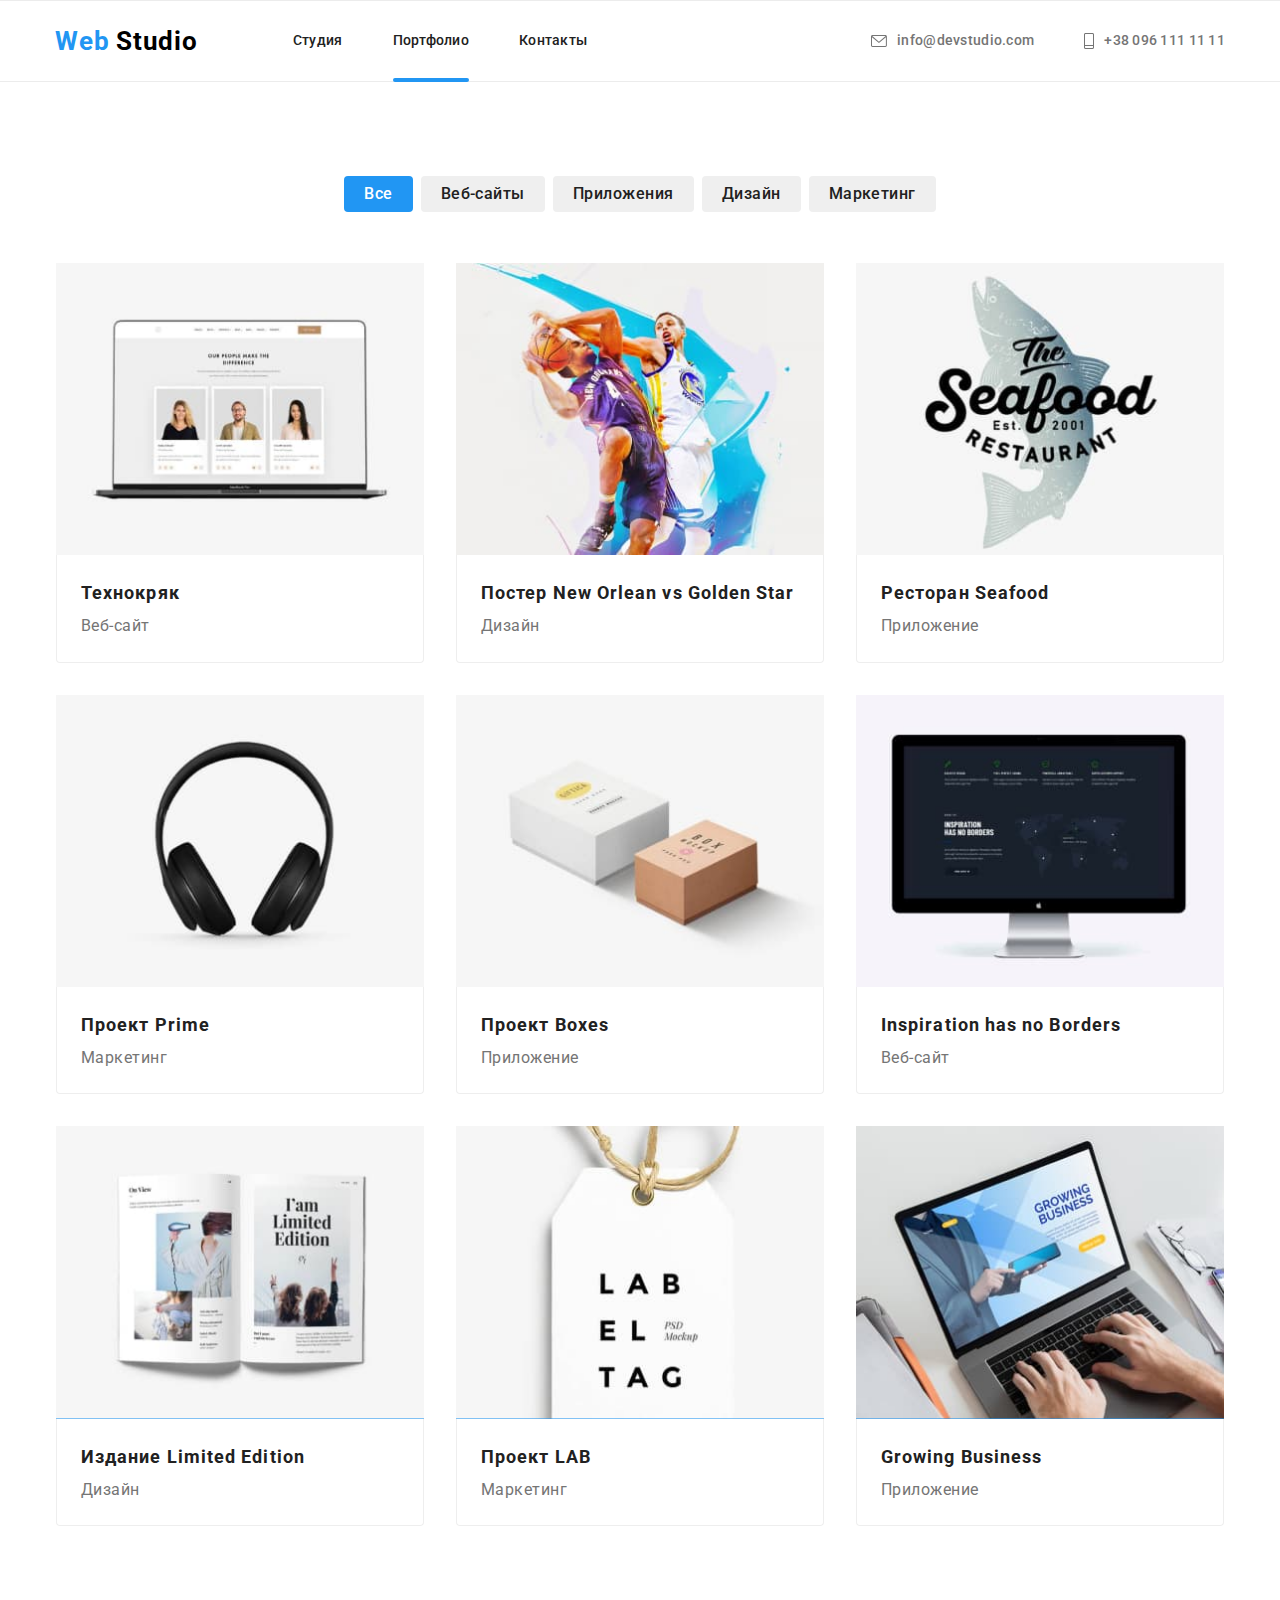
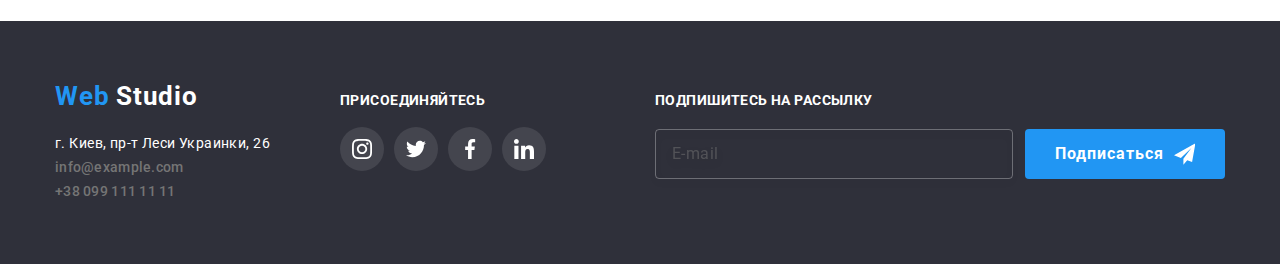
==== portfolio.html @ 991796ea "save" ====
<!DOCTYPE html>
<html lang="en">
	<head>
		<meta charset="UTF-8" />
		<meta http-equiv="X-UA-Compatible" content="IE=edge" />
		<meta name="viewport" content="width=device-width, initial-scale=1.0" />
		<title>Portfolio</title>
		<!--Шрифты-->
		<link rel="preconnect" href="https://fonts.googleapis.com" />
		<link rel="preconnect" href="https://fonts.gstatic.com" crossorigin />
		<link
			href="https://fonts.googleapis.com/css2?family=Raleway:wght@500&family=Roboto:wght@400;500;700;900&display=swap"
			rel="stylesheet"
		/>
		<!-- Конец шрифтов -->

		<!-- Normalize styles старт -->
		<link rel="stylesheet" href="https://cdn.jsdelivr.net/npm/modern-normalize@1.1.0/modern-normalize.min.css" />
		<!-- Normalize styles конец -->

		<!-- Кастомніе стили -->
		<link rel="stylesheet" href="./css/styles.css" />
	</head>

	<body>
		<!--Шапка сайта-->

		<header class="header header-wrapper">
			<div class="container header-container">
				<nav class="header-container">
					<a class="logo link" href="./index.html">
						Web
						<span class="logo__name">Studio</span>
					</a>

					<ul class="nav list">
						<li class="nav__list"><a class="nav__link link" href="./index.html">Студия</a></li>
						<li class="nav__list"><a class="nav__link link nav__current" href="./portfolio.html">Портфолио</a></li>
						<li class="nav__list"><a class="nav__link link" href="./index.html">Контакты</a></li>
					</ul>
				</nav>

				<ul class="contact header-contact list">
					<li class="header-contact__item header-contact--focus">
						<a class="header-contact__link link" href="mailto:info@devstudio.com">
							<svg class="header-contact__icon" width="16" height="12">
								<use href="./images/icons.svg#icon-envelope"></use>
							</svg>
							info@devstudio.com
						</a>
					</li>

					<li class="header-contact__item">
						<a class="header-contact__link link" href="tel:+380961111111">
							<svg class="header-contact__icon" width="10" height="16">
								<use href="./images/icons.svg#icon-telephone"></use>
							</svg>
							+38 096 111 11 11
						</a>
					</li>
				</ul>
			</div>
		</header>

		<main>
			<section>
				<div class="container">
					<!--Кнопки-->
					<h1 class="hidden">Кнопки</h1>
					<ul class="button-portfolio">
						<li class="button-item section-shadow">
							<button class="button-list btn-info current-btn" type="button">Все</button>
						</li>
						<li class="button-item section-shadow">
							<button class="button-list btn-info" type="button">Веб-сайты</button>
						</li>
						<li class="button-item section-shadow">
							<button class="button-list btn-info" type="button">Приложения</button>
						</li>
						<li class="button-item section-shadow">
							<button class="button-list btn-info" type="button">Дизайн</button>
						</li>
						<li class="button-item section-shadow">
							<button class="button-list btn-info" type="button">Маркетинг</button>
						</li>
					</ul>

					<!--Список работ-->

					<ul class="portfolio portfolio-set">
						<li class="portfolio__card-img list portfolio__card-set">
							<div class="portfolio__wrapper">
								<img src="./images/img1.jpg" alt="ноутбук" width="370" height="294" />
								<div class="portfolio-overlay">
									<p class="portfolio-desc">
										Ресурс предлагает комплексные предложения с разным уровнем функционала и сервисов. Все это позволит
										посетителю получить исчерпывающие сведения о компании или частном лице.
									</p>
								</div>
							</div>
							<div class="portfolio__team-wrapper">
								<h2 class="portfolio__card-title">Технокряк</h2>
								<p class="portfolio__card-text">Веб-сайт</p>
							</div>
						</li>

						<li class="portfolio__card-img list portfolio__card-set">
							<div class="portfolio__wrapper">
								<img src="./images/img2.jpg" alt="баскетбол" width="370" height="294" />
								<div class="portfolio-overlay">
									<p class="portfolio-desc">
										Ресурс предлагает комплексные предложения с разным уровнем функционала и сервисов. Все это позволит
										посетителю получить исчерпывающие сведения о компании или частном лице.
									</p>
								</div>
							</div>
							<div class="portfolio__team-wrapper">
								<h2 class="portfolio__card-title">Постер New Orlean vs Golden Star</h2>
								<p class="portfolio__card-text">Дизайн</p>
							</div>
						</li>

						<li class="portfolio__card-img list portfolio__card-set">
							<div class="portfolio__wrapper">
								<img src="./images/img3.jpg" alt="рыба" width="370" height="294" />
								<div class="portfolio-overlay">
									<p class="portfolio-desc">
										Ресурс предлагает комплексные предложения с разным уровнем функционала и сервисов. Все это позволит
										посетителю получить исчерпывающие сведения о компании или частном лице.
									</p>
								</div>
							</div>
							<div class="portfolio__team-wrapper">
								<h2 class="portfolio__card-title">Ресторан Seafood</h2>
								<p class="portfolio__card-text">Приложение</p>
							</div>
						</li>

						<li class="portfolio__card-img list portfolio__card-set">
							<div class="portfolio__wrapper">
								<img src="./images/img4.jpg" alt="наушники" width="370" height="294" />
								<div class="portfolio-overlay">
									<p class="portfolio-desc">
										Ресурс предлагает комплексные предложения с разным уровнем функционала и сервисов. Все это позволит
										посетителю получить исчерпывающие сведения о компании или частном лице.
									</p>
								</div>
							</div>
							<div class="portfolio__team-wrapper">
								<h2 class="portfolio__card-title">Проект Prime</h2>
								<p class="portfolio__card-text">Маркетинг</p>
							</div>
						</li>

						<li class="portfolio__card-img list portfolio__card-set">
							<div class="portfolio__wrapper">
								<img src="./images/img5.jpg" alt="коробки" width="370" height="294" />
								<div class="portfolio-overlay">
									<p class="portfolio-desc">
										Ресурс предлагает комплексные предложения с разным уровнем функционала и сервисов. Все это позволит
										посетителю получить исчерпывающие сведения о компании или частном лице.
									</p>
								</div>
							</div>
							<div class="portfolio__team-wrapper">
								<h2 class="portfolio__card-title">Проект Boxes</h2>
								<p class="portfolio__card-text">Приложение</p>
							</div>
						</li>

						<li class="portfolio__card-img list portfolio__card-set">
							<div class="portfolio__wrapper">
								<img src="./images/img6.jpg" alt="монитор" width="370" height="294" />
								<div class="portfolio-overlay">
									<p class="portfolio-desc">
										Ресурс предлагает комплексные предложения с разным уровнем функционала и сервисов. Все это позволит
										посетителю получить исчерпывающие сведения о компании или частном лице.
									</p>
								</div>
							</div>
							<div class="portfolio__team-wrapper">
								<h2 class="portfolio__card-title">Inspiration has no Borders</h2>
								<p class="portfolio__card-text">Веб-сайт</p>
							</div>
						</li>

						<li class="portfolio__card-img list portfolio__card-set">
							<div class="portfolio__wrapper">
								<img src="./images/img7.jpg" alt="журнал" width="370" height="294" />
								<div class="portfolio-overlay">
									<p class="portfolio-desc">
										Ресурс предлагает комплексные предложения с разным уровнем функционала и сервисов. Все это позволит
										посетителю получить исчерпывающие сведения о компании или частном лице.
									</p>
								</div>
							</div>
							<div class="portfolio__team-wrapper">
								<h2 class="portfolio__card-title">Издание Limited Edition</h2>
								<p class="portfolio__card-text">Дизайн</p>
							</div>
						</li>

						<li class="portfolio__card-img list portfolio__card-set">
							<div class="portfolio__wrapper">
								<img src="./images/img8.jpg" alt="брелок" width="370" height="294" />
								<div class="portfolio-overlay">
									<p class="portfolio-desc">
										Ресурс предлагает комплексные предложения с разным уровнем функционала и сервисов. Все это позволит
										посетителю получить исчерпывающие сведения о компании или частном лице.
									</p>
								</div>
							</div>
							<div class="portfolio__team-wrapper">
								<h2 class="portfolio__card-title">Проект LAB</h2>
								<p class="portfolio__card-text">Маркетинг</p>
							</div>
						</li>

						<li class="portfolio__card-img list portfolio__card-set">
							<div class="portfolio__wrapper">
								<img src="./images/img9.jpg" alt="ноутбук с руками" width="370" height="294" />
								<div class="portfolio-overlay">
									<p class="portfolio-desc">
										Ресурс предлагает комплексные предложения с разным уровнем функционала и сервисов. Все это позволит
										посетителю получить исчерпывающие сведения о компании или частном лице.
									</p>
								</div>
							</div>
							<div class="portfolio__team-wrapper">
								<h2 class="portfolio__card-title">Growing Business</h2>
								<p class="portfolio__card-text">Приложение</p>
							</div>
						</li>
					</ul>
				</div>
			</section>
		</main>

		<!--Футер-->
		<footer class="footer">
			<div class="container footer-container">
				<div class="footer-cntct">
					<a class="footer-logo link" href="./index.html">
						Web
						<span class="footer-logo-ft">Studio</span>
					</a>

					<address>
						<p class="address">г. Киев, пр-т Леси Украинки, 26</p>

						<ul class="list footer-contact">
							<li><a class="link link-footer" href="mailto:info@example.com">info@example.com</a></li>
							<li><a class="link link-footer" href="tel:+380991111111">+38 099 111 11 11</a></li>
						</ul>
					</address>
				</div>

				<div class="soc-links-footer-section">
					<h3 class="soc-links-footer-title">присоединяйтесь</h3>
					<ul class="soc-links-footer-list">
						<li>
							<a class="soc-links-footer">
								<svg width="20" height="20">
									<use href="./images/icons.svg#icon-instagram"></use>
								</svg>
							</a>
						</li>

						<li>
							<a class="soc-links-footer">
								<svg width="20" height="20">
									<use href="./images/icons.svg#icon-twitter"></use>
								</svg>
							</a>
						</li>

						<li>
							<a class="soc-links-footer">
								<svg width="20" height="20">
									<use href="./images/icons.svg#icon-facebook"></use>
								</svg>
							</a>
						</li>

						<li>
							<a class="soc-links-footer">
								<svg width="20" height="20">
									<use href="./images/icons.svg#icon-linkedin"></use>
								</svg>
							</a>
						</li>
					</ul>
				</div>

				<div class="subscribe">
					<p class="subscribe-txt">ПОДПИШИТЕСЬ НА РАССЫЛКУ</p>
					<form class="subscribe-mail">
						<input type="email" name="mail" placeholder="E-mail" class="subscribe-input" />
						<button type="submit" class="footer-btn">
							<span class="subscribe-btn-txt">Подписаться</span>
							<svg class="subscribe-icon" width="24" height="24">
								<use href="./images/icons.svg#icon-icon-send"></use>
							</svg>
						</button>
					</form>
				</div>
			</div>
		</footer>
	</body>
</html>
---- css/styles.css ----
:root {
	/* fonts */
	--main-font: "Roboto";
	--secondary-font: "Raleway";

	/* text colors */
	--accent-txt-color: #2196f3;
	--main-color-btn: #212121;
	--card-text: #757575;
	--bg-color: #2f303a;
	--color-light: #ffffff;

	/* bg-colors */

	/* others */

	--items: 3;
	--indent: 30px;
	--anim-slow: 250ms cubic-bezier(0.4, 0, 0.2, 1);
}

body {
	font-family: "Roboto", "Raleway", sans-serif;
	font-size: 14px;
	line-height: 1.71;
	letter-spacing: 0.03em;
}

/* reset */
h1,
h2,
h3,
h4,
p {
	margin: 0;
}

img {
	display: block;
	max-width: 100%;
	height: auto;
}

section {
	padding: 94px 0;
}

ul {
	list-style: none;
}

button {
	display: flex;
	align-items: center;
	text-align: center;
	margin: 0 auto;
	cursor: pointer;
	border: none;
}

/* Сітка із застосуванням flex-box */

/* Чем мы занимаемся */

.about__img-wrapper {
	position: relative;
}

.about__us {
	font-weight: 700;
	font-size: 36px;
	line-height: 1.17;
	text-align: center;
	letter-spacing: 0.03em;
	color: var(--main-color-btn);
	margin-bottom: 50px;
}

.about__img {
	display: flex;
	padding: 0;
	margin: -15px;
}

.about__card-img {
	margin: 15px;
}

.about__desc {
	position: absolute;
	padding: 27px;
	width: 100%;

	text-align: center;
	background: rgba(47, 48, 58, 0.8);
	margin: 0;
	bottom: 0;

	font-weight: 700;
	font-size: 14px;
	line-height: 1.43;
	text-align: center;
	letter-spacing: 0.03em;
	text-transform: uppercase;
	color: #ffffff;
}

/* Чем мы занимаемся конец */

/* Список работ */

.portfolio {
	display: flex;
	padding: 0;
	margin: -15px;
}

.portfolio-set {
	display: flex;
	flex-wrap: wrap;
}

.portfolio__card-img {
	margin: 15px;
}

.portfolio__card-img:hover .portfolio-overlay {
	transform: translateY(0);
}

.portfolio__card-img.list.portfolio__card-set {
	margin: 15px;
}

.portfolio__card-img.list.portfolio__card-set:nth-child(3n) {
	margin-right: 0;
}

.portfolio__card-set {
	display: block;
	flex-basis: calc((100% - var(--indent) * var(--items)) / var(--items));
	max-width: 100%;
	height: auto;
	border-radius: 4px;
	border: 0p;
	border: 1px solid transparent;
	transition: box-shadow var(--anim-slow);
	cursor: pointer;
}

.portfolio__card-set:hover,
.portfolio__card-set:focus {
	box-shadow: 0px 1px 1px rgba(0, 0, 0, 0.12), 0px 4px 4px rgba(0, 0, 0, 0.06), 1px 4px 6px rgba(0, 0, 0, 0.16);
}

.portfolio__wrapper {
	position: relative;
	overflow: hidden;
}

.portfolio-overlay {
	position: absolute;
	top: 0;
	left: 0;

	transform: translateY(100%);

	width: 100%;
	height: 100%;
	display: flex;
	justify-content: center;
	align-items: center;

	background-color: rgba(33, 150, 243, 0.9);
	padding: 63px 24px;

	transition: transform 250ms linear;
}

.portfolio-desc {
	font-style: normal;
	font-weight: 400;
	font-size: 18px;
	line-height: 1.56;
	letter-spacing: 0.03em;

	color: #ffffff;
}

.portfolio__card-title {
	font-weight: 700;
	font-size: 18px;
	line-height: 2;
	letter-spacing: 0.06em;

	color: var(--main-color-btn);
}

.portfolio__card-text {
	font-weight: 400;
	font-size: 16px;
	line-height: 1.89;
	letter-spacing: 0.03em;

	color: var(--card-text);
}

/* Список работ end */

/* common styles start */

.no-scroll {
	overflow: hidden;
}

.link {
	text-decoration: none;
}

.list {
	list-style: none;
	margin: 0;
	padding: 0;
}

/* common sryles end */

/* Header section */

.header {
	position: relative;
}

.header-wrapper {
	border: 1px solid #ececec;
	border-left: none;
	border-right: none;
}

.container {
	width: 1200px;
	padding-left: 15px;
	padding-right: 15px;
	margin-left: auto;
	margin-right: auto;
}

.header-container {
	display: flex;
	align-items: center;
}

.link {
	font-weight: 500;
	font-size: 14px;
	line-height: 1.14;
	letter-spacing: 0.02em;
}

.link:hover,
.link:focus {
	color: var(--accent-txt-color);
}

.logo {
	margin-right: 95px;
	font-weight: 700;
	font-size: 26px;
	line-height: 1.19;
	letter-spacing: 0.03em;
	color: var(--accent-txt-color);
}

.logo__name {
	color: #000000;
}

.nav {
	display: flex;
}

.nav__list {
	position: relative;
}

.nav__list:not(:last-child) {
	margin-right: 50px;
}

.nav__link {
	display: block;
	color: var(--main-color-btn);
	padding-top: 32px;
	padding-bottom: 32px;
	transition: color var(--anim-slow);
}

.nav__current::after {
	position: absolute;
	content: "";
	display: inline-block;
	align-items: flex-end;
	bottom: -1px;
	width: 100%;
	height: 4px;
	left: 0;

	border-radius: 2px;
	background-color: var(--accent-txt-color);
	color: var(--accent-txt-color);
}

.contact {
	display: flex;
}

.header-contact {
	margin-left: auto;
}

.header-contact {
	font-weight: 500;
	font-size: 14px;
	line-height: 1, 14;
	letter-spacing: 0.02em;
	color: var(--card-text);
}

.header-contact--focus:not(:last-child) {
	margin-right: 50px;
}

.header-contact--focus:hover,
.header-contact--focus:focus {
	color: var(--accent-txt-color);
	cursor: pointer;
}

.header-contact__item {
	display: flex;
	align-items: center;
	justify-content: center;
}

.header-contact__item:not(:last-child) {
	margin-right: 50px;
}

.header-contact__item:hover,
.header-contact__item:focus {
	color: var(--accent-txt-color);
	cursor: pointer;
}

.header-contact__link {
	padding-top: 32px;
	padding-bottom: 32px;
	display: flex;
	align-items: center;
	transition: color var(--anim-slow);
	color: var(--card-text);
}

.header-contact__link:hover,
.header-contact__link:focus {
	color: var(--accent-txt-color);
}

.header-contact__icon {
	margin-right: 10px;
	fill: currentColor;
}

/* Header section end*/

.current-btn::after {
	position: absolute;
	content: "";
	display: inline-block;
	align-items: flex-end;
	bottom: -1px;
	width: 100%;
	height: 4px;
	left: 0;

	border-radius: 2px;
	color: var(--accent-txt-color);
}

.main-color-btn {
	color: var(--main-color-btn);
}

/* Hero section */

.hero {
	background-color: var(--bg-color);
	max-width: 1600px;
	margin-left: auto;
	margin-right: auto;
	height: 600px;
	padding-top: 200px;
	padding-bottom: 200px;

	background-image: linear-gradient(to right, rgba(47, 48, 58, 0.4), rgba(47, 48, 58, 0.4)), url(../images/Hero-img.jpg);
	background-repeat: no-repeat;
	background-position: center;
	background-size: cover;
}

.uppertitle {
	font-weight: 900;
	font-size: 44px;
	line-height: 1.36;
	text-align: center;
	letter-spacing: 0.06em;
	text-transform: uppercase;
	color: var(--color-light);
	max-width: 696px;
	margin: 0 auto;
	margin-bottom: 30px;
}

.hero-btn {
	padding: 10px 30px;
	font-family: inherit;
	font-weight: 700;
	font-size: 16px;
	line-height: 1.87;
	letter-spacing: 0.06em;
	color: var(--color-light);
	background-color: var(--accent-txt-color);
	transition: var(--anim-slow);
}

.hidden {
	display: none;
}

/* Hero section end */

/* Portfolio button */

.button-item:not(:last-child) {
	margin-right: 8px;
}

.button-portfolio {
	display: flex;
	justify-content: center;
	padding: 0;
	margin: 0;
	margin-bottom: 50px;
}

.btn {
	border-radius: 4px;
}

.btn-info {
	border-radius: 4px;
}

.button-list {
	padding: 5px 20px;
	font-family: inherit;
	font-weight: 500;
	font-size: 16px;
	line-height: 1.62;
	text-align: left;
	letter-spacing: 0.03em;
	color: var(--main-color-btn);

	cursor: pointer;
	transition: background-color var(--anim-slow), color var(--anim-slow), box-shadow var(--anim-slow);
}

.button-list.current-btn,
.button-list:hover,
.button-list:focus {
	background-color: var(--accent-txt-color);
	color: var(--color-light);
}

.section-shadow:hover,
.section-shadow:focus {
	box-shadow: 0px 3px 1px rgba(0, 0, 0, 0.1), 0px 1px 2px rgba(0, 0, 0, 0.08), 0px 2px 2px rgba(0, 0, 0, 0.12);
	border-radius: 4px;

	cursor: pointer;
}

/* Portfolio button end*/

/* Benefits */

.benefits-us {
	display: flex;
	justify-content: space-between;
}

.benefits-info {
	width: 270px;
	flex-basis: calc((100% - 90px) / 4);
}

.benefits-icon {
	width: 70px;
	height: 70px;
}

.benefits-icon-list {
	width: 270px;
	height: 120px;
	background: #f5f4fa;
	border-radius: 4px;

	display: flex;
	justify-content: center;
	align-items: center;
	margin-bottom: 30px;
}

.benefits-about {
	margin-bottom: 10px;
	font-weight: 700;
	font-size: 14px;
	line-height: 16px;
	letter-spacing: 0.03em;
	text-transform: uppercase;

	color: var(--main-color-btn);
}

.benefits-description {
	font-weight: 400;
	font-size: 14px;
	line-height: 1.71;
	letter-spacing: 0.03em;
	color: var(--card-text);
}

/* Benefits and */

.portfolio__team-wrapper {
	padding: 20px 24px;
	background: #ffffff;
	border: 1px solid #eeeeee;
	border-top: none;
}

.portfolio__team-wrapper {
	background: #ffffff;
	border-radius: 0px 0px 4px 4px;
}

.portfolio__team-wrapper:hover,
.portfolio__team-wrapper:focus {
	border: 1px solid transparent;
	color: #eeeeee;
}

.btn:hover,
.btn:focus {
	background-color: #188ce8;
}

/* Team */

.team {
	padding: 94px 0;
	background: #f5f4fa;
}

.team__set-foto {
	display: flex;
	--items: 4;
}

.team-us {
	font-weight: 700;
	font-size: 36px;
	line-height: 42px;
	text-align: center;
	letter-spacing: 0.03em;

	color: var(--main-color-btn);
	margin-bottom: 50px;
}

.team__item {
	margin-right: -15px;
	width: 270px;
	margin: 15px;
	padding: 0;
	box-shadow: 0px 1px 3px rgba(0, 0, 0, 0.12), 0px 1px 1px rgba(0, 0, 0, 0.14), 0px 2px 1px rgba(0, 0, 0, 0.2);
}

.team__set-item {
	display: block;
	flex-basis: calc((100% - var(--indent) * var(--items)) / var(--items));
	max-width: 100%;
	height: auto;
	border-radius: 4px;
	border: 0px;
	border: 1px solid transparent;
	transition: box-shadow var(--anim-slow);
}

.team__set-item:hover,
.team__set-item:focus {
	box-shadow: 0px 1px 1px rgba(0, 0, 0, 0.12), 0px 4px 4px rgba(0, 0, 0, 0.06), 1px 4px 6px rgba(0, 0, 0, 0.16);
}

.team__wrapper {
	background: #ffffff;
	border: 1px solid #eeeeee;
	border-top: none;
	border-radius: 0px 0px 4px 4px;
}

.team__wrapper:hover,
.team__wrapper:focus {
	border: 1px solid transparent;
	color: #eeeeee;
}

.cards {
	padding: 30px 0;
}

.cards__employees {
	font-weight: 500;
	font-size: 16px;
	line-height: 1.19;
	text-align: center;
	letter-spacing: 0.03em;

	color: var(--main-color-btn);
	margin-bottom: 10px;
}

.cards__work {
	font-weight: 400;
	font-size: 16px;
	line-height: 1.19;
	text-align: center;
	letter-spacing: 0.03em;
	color: var(--card-text);
	margin-bottom: 16px;
}

.soc__link {
	display: flex;
	justify-content: center;
}

.soc__team + .soc__team {
	margin-left: 10px;
}

.soc__link {
	width: 44px;
	height: 44px;
	border-radius: 50%;
	background-color: #fff;
	display: flex;
	justify-content: center;
	align-items: center;
	transition: background-color var(--anim-slow);
}

.soc__link:hover,
.soc__link:focus {
	background-color: var(--accent-txt-color);
}

.soc__icon {
	fill: #afb1b8;
	transition: fill var(--anim-slow);
}

.soc__link:hover .soc__icon,
.soc__link:focus .soc__icon {
	fill: #ffffff;
}

.soc {
	display: flex;
	justify-content: center;
	padding: 0;
}

/* Team end */

/* Regular customers */

.customers__title {
	font-weight: 700;
	font-size: 36px;
	line-height: 42px;
	text-align: center;
	letter-spacing: 0.03em;

	color: #212121;
	margin-bottom: 50px;
}

.customers__list {
	display: flex;
	gap: 30px;
}

.customers__item {
	width: 170px;
}

.customers__link {
	border: 1px solid #afb1b8;
	border-radius: 4px;
	display: flex;
	justify-content: center;
	align-items: center;
	height: 92px;
	outline: none;
	transition: border var(--anim-slow);
}

.customers__link:hover,
.customers__link:focus {
	border: 1px solid var(--accent-txt-color);
}

.customers__icon {
	fill: rgba(175, 177, 184, 1);
	transition: fill var(--anim-slow);
}

.customers__link:hover .customers__icon,
.customers__link:focus .customers__icon {
	fill: var(--accent-txt-color);
}

/* Regular customers end */

/* Footer */

.footer {
	padding: 60px 0;
	background-color: var(--bg-color);
}

.footer-container {
	display: flex;
	align-items: baseline;
}

.footer-cntct {
	margin-right: 70px;
}

.footer-logo {
	display: block;
	margin-bottom: 20px;
	font-weight: 700;
	font-size: 26px;
	line-height: 1.19;
	letter-spacing: 0.03em;
	color: var(--accent-txt-color);
}

.footer-logo-ft {
	color: var(--color-light);
}

.address {
	font-style: normal;
	font-weight: 400;
	font-size: 14px;
	line-height: 1.71;
	letter-spacing: 0.03em;
	color: var(--color-light);
}

.footer-contact {
	text-decoration: none;
}

.link-footer {
	font-style: normal;
	font-weight: 500;
	font-size: 14px;
	line-height: 1.14;
	letter-spacing: 0.02em;
	color: var(--card-text);
	transition: color var(--anim-slow);
}

.soc-links-footer-title {
	font-size: 14px;
	text-transform: uppercase;

	color: #ffffff;
}

.soc-links-footer-list {
	display: flex;
	gap: 10px;
	padding: 0;
}

.soc-links-footer {
	width: 44px;
	height: 44px;
	border-radius: 50%;

	background: rgba(255, 255, 255, 0.1);
	display: flex;
	justify-content: center;
	align-items: center;
	fill: #ffffff;
	transition: background var(--anim-slow), fill var(--anim-slow);
}

.soc-links-footer:hover,
.soc-links-footer:focus {
	background: var(--accent-txt-color);
	fill: #ffffff;
	cursor: pointer;
}

.subscribe {
	margin-left: auto;
}

.subscribe-txt {
	font-weight: 700;
	font-size: 14px;
	line-height: 1.14;
	letter-spacing: 0.03em;
	text-transform: uppercase;
	margin-bottom: 20px;

	color: #ffffff;
}

.subscribe-mail {
	display: flex;
	justify-items: center;
	align-items: center;
}

.subscribe-input {
	font-weight: 400;
	font-size: 16px;
	line-height: 1.25;
	align-items: center;
	letter-spacing: 0.03em;
	margin-right: 12px;

	border: 1px solid rgba(255, 255, 255, 0.3);
	filter: drop-shadow(0px 4px 4px rgba(0, 0, 0, 0.15));
	border-radius: 4px;
	padding: 15px 16px;
	cursor: pointer;
	background-color: transparent;
	color: #fff;

	width: 358px;
	height: 50px;
	border-radius: 4px;
}

.subscribe-input:hover,
.subscribe-input:focus {
	border: 1px solid var(--accent-txt-color);
	outline: none;
}

.subscribe-input::placeholder {
	color: rgba(117, 117, 117, 0.5);
}

.footer-btn {
	display: flex;
	align-items: center;
	text-align: center;

	width: 200px;
	height: 50px;
	padding: 10px 30px;

	font-weight: 700;
	font-size: 16px;
	line-height: 1.87;
	letter-spacing: 0.06em;
	color: var(--color-light);
	background-color: var(--accent-txt-color);
	transition: var(--anim-slow);

	border-radius: 4px;
}

.subscribe-btn-txt {
	font-weight: 700;
	font-size: 16px;
	line-height: 1.88;
	display: flex;
	align-items: center;
	text-align: center;
	letter-spacing: 0.06em;
	margin-right: 10px;

	color: #ffffff;
}

/* Footer end */

/* Modal window */

.backdrop {
	position: fixed;
	top: 0;
	left: 0;
	width: 100%;
	height: 100%;
	z-index: 1000;

	background-color: rgba(0, 0, 0, 0.2);
	transition: opacity 250ms linear, visibility 250ms linear;
}

.backdrop.is-hidden {
	opacity: 0;
	visibility: hidden;
	pointer-events: none;
}

.modal {
	position: absolute;
	top: 50%;
	left: 50%;
	padding: 40px;
	transform: translate(-50%, -50%);

	min-width: 528px;
	min-height: 581px;
	background-color: rgba(255, 255, 255, 1);
	border-radius: 4px;
	box-shadow: 0px 1px 3px rgba(0, 0, 0, 0.12), 0px 1px 1px rgba(0, 0, 0, 0.14), 0px 2px 1px rgba(0, 0, 0, 0.2);
	transition: cubic-bezier(0.4, 0, 0.2, 1);
}

.modal-close-btn {
	position: absolute;
	top: 8px;
	right: 8px;
	width: 30px;
	height: 30px;

	background: white;
	border-radius: 50%;
	border: 1px solid rgba(0, 0, 0, 0.1);
	display: flex;
	align-items: center;
	justify-content: center;
	cursor: pointer;
}

.modal-close-btn-img:hover,
.modal-close-btn-img:focus {
	fill: var(--accent-txt-color);
}

.sign-up-form {
	display: flex;
	flex-direction: column;
}

.sign-up-form label {
	margin-bottom: 10px;
}

.modal-title {
	font-weight: 700;
	font-size: 20px;
	line-height: 23px;
	text-align: center;
	letter-spacing: 0.03em;

	color: #212121;
	margin-bottom: 12px;
}

.modal-label {
	position: relative;
	display: flex;
	flex-direction: column;
}

.modal-label:not(:last-of-type) {
	margin-bottom: 10px;
}

.modal-label:last-of-type {
	margin-bottom: 20px;
}

.modal-label-txt {
	font-weight: 400;
	font-size: 12px;
	line-height: 1.17;
	letter-spacing: 0.01em;
	color: #757575;
	margin-bottom: 4px;
}

.modal-wrapper {
	position: relative;
}

.modal-input-icon {
	position: absolute;
	left: 14px;
	top: 50%;
	transform: translateY(-50%);
	transition: var(--anim-slow);
}

.modal-policy-link {
	color: rgba(33, 150, 243, 1);
}

.form-checkbox-agreement {
	font-weight: 400;
	font-size: 14px;
	line-height: 1.71;
	letter-spacing: 0.03em;
	color: #757575;
	user-select: none;
}

.modal-textarea {
	height: 120px;
	padding: 12px 16px;
	resize: none;
}

.modal-textarea::placeholder {
	color: rgba(117, 117, 117, 0.5);
}

.modal-wrapper {
	position: relative;
}

.modal-input,
.modal-textarea {
	width: 100%;
	border: 1px solid rgba(33, 33, 33, 0.2);
	border-radius: 4px;
	transition: border var(--anim-slow);
	outline: var(--accent-txt-color);
	cursor: pointer;
}

.modal-input {
	height: 40px;
	padding: 11px 12px 11px 42px;
}

.modal-input:focus,
.modal-textarea:focus {
	border: 1px solid var(--accent-txt-color);
}

.modal-input:focus + .modal-input-icon {
	fill: var(--accent-txt-color);
}

.form-checkbox {
	display: flex;
	justify-content: center;
	align-items: center;
	gap: 7px;
}

.form-checkbox-icon {
	opacity: 0;
}

.form-checkbox-input:checked + .form-checkbox-custom-checkbox,
.form-checkbox-input:checked + .form-checkbox-custom-checkbox .form-checkbox-icon {
	border: 2px solid var(--accent-txt-color);
	background-color: var(--accent-txt-color);
	opacity: 1;
}

.form-checkbox-custom-checkbox {
	border: 2px solid #212121;
	display: inline-flex;
	justify-content: center;
	align-items: center;

	border-radius: 2px;
	width: 16px;
	height: 15px;

	transition: border var(--anim-slow);
}

.visually-hidden {
	position: absolute;
	white-space: nowrap;
	width: 1px;
	height: 1px;
	overflow: hidden;
	border: 0;
	padding: 0;
	clip: rect(0 0 0 0);
	clip-path: inset(50%);
	margin: -1px;
}

.modal-button {
	background-color: var(--accent-txt-color);
	color: #fff;
	font-weight: 700;
	font-size: 16px;
	line-height: 1.9;
	display: flex;
	align-items: center;
	text-align: center;
	letter-spacing: 0.06em;
	width: 200px;
	height: 50px;
	margin: 0 auto;
	margin-top: 30px;

	display: block;

	box-shadow: 0px 4px 4px rgba(0, 0, 0, 0.15);
	border-radius: 4px;
	border: 0;
	cursor: pointer;
	transition: background-color var(--anim-slow);
}

.modal-button:hover,
.modal-button:focus {
	background-color: var(--accent-txt-color);
	box-shadow: 0px 1px 3px rgba(0, 0, 0, 0.12), 0px 1px 1px rgba(0, 0, 0, 0.14), 0px 2px 1px rgba(0, 0, 0, 0.2);
}

/* Modal window end*/
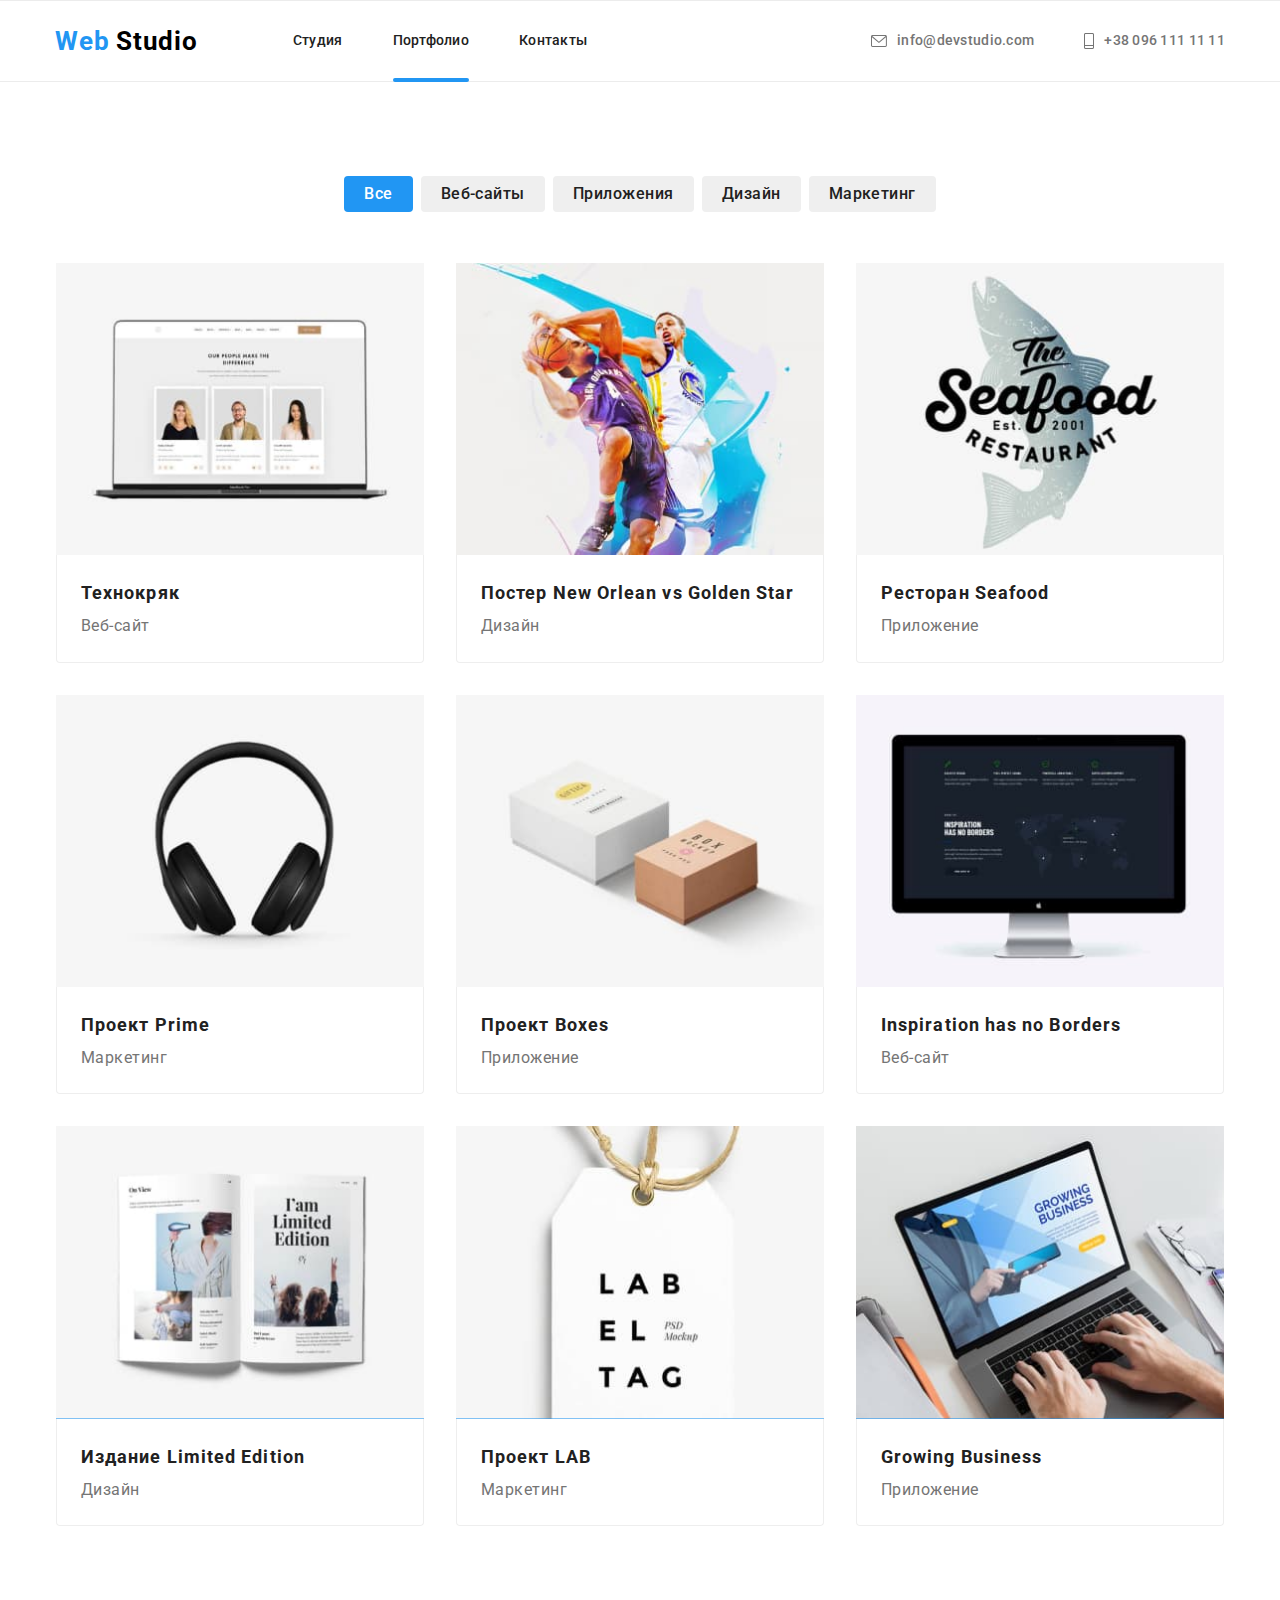
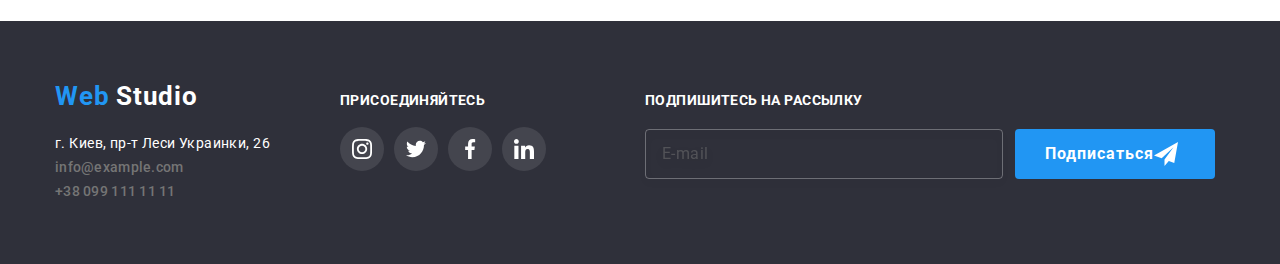
==== commit 2a75e057: "save" ====
--- a/portfolio.html
+++ b/portfolio.html
@@ -19,15 +19,16 @@
 		<!-- Normalize styles конец -->
 
 		<!-- Кастомніе стили -->
+		<link rel="stylesheet" href="./css/main.min.css" />
 		<link rel="stylesheet" href="./css/styles.css" />
 	</head>
 
 	<body>
 		<!--Шапка сайта-->
 
-		<header class="header header-wrapper">
-			<div class="container header-container">
-				<nav class="header-container">
+		<header class="header header--wrapper">
+			<div class="container header__container">
+				<nav class="header__container">
 					<a class="logo link" href="./index.html">
 						Web
 						<span class="logo__name">Studio</span>
@@ -40,8 +41,8 @@
 					</ul>
 				</nav>
 
-				<ul class="contact header-contact list">
-					<li class="header-contact__item header-contact--focus">
+				<ul class="header-contact list">
+					<li class="header-contact__item">
 						<a class="header-contact__link link" href="mailto:info@devstudio.com">
 							<svg class="header-contact__icon" width="16" height="12">
 								<use href="./images/icons.svg#icon-envelope"></use>
@@ -68,20 +69,22 @@
 					<!--Кнопки-->
 					<h1 class="hidden">Кнопки</h1>
 					<ul class="button-portfolio">
-						<li class="button-item section-shadow">
-							<button class="button-list btn-info current-btn" type="button">Все</button>
-						</li>
-						<li class="button-item section-shadow">
-							<button class="button-list btn-info" type="button">Веб-сайты</button>
-						</li>
-						<li class="button-item section-shadow">
-							<button class="button-list btn-info" type="button">Приложения</button>
-						</li>
-						<li class="button-item section-shadow">
-							<button class="button-list btn-info" type="button">Дизайн</button>
-						</li>
-						<li class="button-item section-shadow">
-							<button class="button-list btn-info" type="button">Маркетинг</button>
+						<li class="button-portfolio__item button-portfolio__shadow">
+							<button class="button-portfolio__list button-portfolio__info button-portfolio__current" type="button">
+								Все
+							</button>
+						</li>
+						<li class="button-portfolio__item button-portfolio__shadow">
+							<button class="button-portfolio__list button-portfolio__info" type="button">Веб-сайты</button>
+						</li>
+						<li class="button-portfolio__item button-portfolio__shadow">
+							<button class="button-portfolio__list button-portfolio__info" type="button">Приложения</button>
+						</li>
+						<li class="button-portfolio__item button-portfolio__shadow">
+							<button class="button-portfolio__list button-portfolio__info" type="button">Дизайн</button>
+						</li>
+						<li class="button-portfolio__item button-portfolio__shadow">
+							<button class="button-portfolio__list button-portfolio__info" type="button">Маркетинг</button>
 						</li>
 					</ul>
 
@@ -238,28 +241,27 @@
 
 		<!--Футер-->
 		<footer class="footer">
-			<div class="container footer-container">
-				<div class="footer-cntct">
-					<a class="footer-logo link" href="./index.html">
+			<div class="container footer__container">
+				<div class="footer__contact">
+					<a class="logo link" href="./index.html">
 						Web
-						<span class="footer-logo-ft">Studio</span>
+						<span class="logo--text">Studio</span>
 					</a>
 
 					<address>
-						<p class="address">г. Киев, пр-т Леси Украинки, 26</p>
-
-						<ul class="list footer-contact">
-							<li><a class="link link-footer" href="mailto:info@example.com">info@example.com</a></li>
-							<li><a class="link link-footer" href="tel:+380991111111">+38 099 111 11 11</a></li>
+						<p class="address footer__address">г. Киев, пр-т Леси Украинки, 26</p>
+						<ul class="list address__text">
+							<li><a class="link address__link" href="mailto:info@example.com">info@example.com</a></li>
+							<li><a class="link address__link" href="tel:+380991111111">+38 099 111 11 11</a></li>
 						</ul>
 					</address>
 				</div>
 
-				<div class="soc-links-footer-section">
-					<h3 class="soc-links-footer-title">присоединяйтесь</h3>
-					<ul class="soc-links-footer-list">
+				<div>
+					<h3 class="soc-footer-title">присоединяйтесь</h3>
+					<ul class="soc-footer">
 						<li>
-							<a class="soc-links-footer">
+							<a class="soc-footer__link">
 								<svg width="20" height="20">
 									<use href="./images/icons.svg#icon-instagram"></use>
 								</svg>
@@ -267,7 +269,7 @@
 						</li>
 
 						<li>
-							<a class="soc-links-footer">
+							<a class="soc-footer__link">
 								<svg width="20" height="20">
 									<use href="./images/icons.svg#icon-twitter"></use>
 								</svg>
@@ -275,7 +277,7 @@
 						</li>
 
 						<li>
-							<a class="soc-links-footer">
+							<a class="soc-footer__link">
 								<svg width="20" height="20">
 									<use href="./images/icons.svg#icon-facebook"></use>
 								</svg>
@@ -283,7 +285,7 @@
 						</li>
 
 						<li>
-							<a class="soc-links-footer">
+							<a class="soc-footer__link">
 								<svg width="20" height="20">
 									<use href="./images/icons.svg#icon-linkedin"></use>
 								</svg>
@@ -293,12 +295,12 @@
 				</div>
 
 				<div class="subscribe">
-					<p class="subscribe-txt">ПОДПИШИТЕСЬ НА РАССЫЛКУ</p>
-					<form class="subscribe-mail">
-						<input type="email" name="mail" placeholder="E-mail" class="subscribe-input" />
-						<button type="submit" class="footer-btn">
-							<span class="subscribe-btn-txt">Подписаться</span>
-							<svg class="subscribe-icon" width="24" height="24">
+					<p class="subscribe__txt">ПОДПИШИТЕСЬ НА РАССЫЛКУ</p>
+					<form class="subscribe__mail">
+						<input type="email" name="mail" placeholder="E-mail" class="subscribe__input" />
+						<button type="submit" class="subscribe-btn">
+							<span class="subscribe-btn__txt">Подписаться</span>
+							<svg width="24" height="24">
 								<use href="./images/icons.svg#icon-icon-send"></use>
 							</svg>
 						</button>
--- a/css/main.min.css
+++ b/css/main.min.css
@@ -0,0 +1 @@
+:root{--main-font: "Roboto";--secondary-font: "Raleway";--accent-txt-color: #2196f3;--main-color-btn: #212121;--card-text: #757575;--bg-color: #2f303a;--color-light: #ffffff;--items: 3;--indent: 30px;--anim-slow: 250ms cubic-bezier(0.4, 0, 0.2, 1)}.hidden{display:none}.visually-hidden{position:absolute;white-space:nowrap;width:1px;height:1px;overflow:hidden;border:0;padding:0;clip:rect(0 0 0 0);-webkit-clip-path:inset(50%);clip-path:inset(50%);margin:-1px}.is-hidden{opacity:0;visibility:hidden;pointer-events:none}body{font-family:"Roboto","Raleway",sans-serif;font-size:14px;line-height:1.71;letter-spacing:.03em}body.no-scroll{overflow:hidden}h1,h2,h3,h4,p{margin:0}img{display:block;max-width:100%;height:auto}ul{list-style:none}.link{text-decoration:none}.list{list-style:none;margin:0;padding:0}button{display:-webkit-box;display:-ms-flexbox;display:flex;-webkit-box-align:center;-ms-flex-align:center;align-items:center;text-align:center;margin:0 auto;cursor:pointer;border:none}.btn{border-radius:4px}.btn:hover,.btn:focus{background-color:#188ce8}.main-color-btn{color:var(--main-color-btn)}.hero-btn{padding:10px 30px;font-family:inherit;font-weight:700;font-size:16px;line-height:1.87;letter-spacing:.06em;color:var(--color-light);background-color:var(--accent-txt-color);-webkit-transition:var(--anim-slow);transition:var(--anim-slow)}.container{width:1200px;padding-left:15px;padding-right:15px;margin-left:auto;margin-right:auto}section{padding:94px 0}.soc__team+.soc__team{margin-left:10px}.soc__link{width:44px;height:44px;border-radius:50%;background-color:#fff;display:-webkit-box;display:-ms-flexbox;display:flex;-webkit-box-pack:center;-ms-flex-pack:center;justify-content:center;-webkit-box-align:center;-ms-flex-align:center;align-items:center;-webkit-transition:background-color var(--anim-slow);transition:background-color var(--anim-slow)}.soc__link:hover,.soc__link:focus{background-color:var(--accent-txt-color)}.soc__icon{fill:#afb1b8;-webkit-transition:fill var(--anim-slow);transition:fill var(--anim-slow)}.soc__link:hover .soc__icon,.soc__link:focus .soc__icon{fill:#fff}.soc{display:-webkit-box;display:-ms-flexbox;display:flex;-webkit-box-pack:center;-ms-flex-pack:center;justify-content:center;padding:0}.soc-footer-title{font-size:14px;text-transform:uppercase;color:#fff}.soc-footer{display:-webkit-box;display:-ms-flexbox;display:flex;gap:10px;padding:0}.soc-footer__link{width:44px;height:44px;border-radius:50%;background:rgba(255,255,255,.1);display:-webkit-box;display:-ms-flexbox;display:flex;-webkit-box-pack:center;-ms-flex-pack:center;justify-content:center;-webkit-box-align:center;-ms-flex-align:center;align-items:center;fill:#fff;-webkit-transition:background var(--anim-slow),fill var(--anim-slow);transition:background var(--anim-slow),fill var(--anim-slow)}.soc-footer__link:hover,.soc-footer__link:focus{background:var(--accent-txt-color);fill:#fff;cursor:pointer}.uppertitle{font-weight:900;font-size:44px;line-height:1.36;text-align:center;letter-spacing:.06em;text-transform:uppercase;color:var(--color-light);max-width:696px;margin:0 auto;margin-bottom:30px}.button-portfolio{display:-webkit-box;display:-ms-flexbox;display:flex;-webkit-box-pack:center;-ms-flex-pack:center;justify-content:center;padding:0;margin:0;margin-bottom:50px}.button-portfolio__current::after{position:absolute;content:"";display:inline-block;-webkit-box-align:end;-ms-flex-align:end;align-items:flex-end;bottom:-1px;width:100%;height:4px;left:0;border-radius:2px;color:var(--accent-txt-color)}.button-portfolio__item:not(:last-child){margin-right:8px}.button-portfolio__info{border-radius:4px}.button-portfolio__list{padding:5px 20px;font-family:inherit;font-weight:500;font-size:16px;line-height:1.62;text-align:left;letter-spacing:.03em;color:var(--main-color-btn);cursor:pointer;-webkit-transition:background-color var(--anim-slow),color var(--anim-slow),-webkit-box-shadow var(--anim-slow);transition:background-color var(--anim-slow),color var(--anim-slow),-webkit-box-shadow var(--anim-slow);transition:background-color var(--anim-slow),color var(--anim-slow),box-shadow var(--anim-slow);transition:background-color var(--anim-slow),color var(--anim-slow),box-shadow var(--anim-slow),-webkit-box-shadow var(--anim-slow)}.button-portfolio__list.button-portfolio__current,.button-portfolio__list:hover,.button-portfolio__list:focus{background-color:var(--accent-txt-color);color:var(--color-light)}.button-portfolio__shadow:hover,.button-portfolio__shadow:focus{-webkit-box-shadow:0px 3px 1px rgba(0,0,0,.1),0px 1px 2px rgba(0,0,0,.08),0px 2px 2px rgba(0,0,0,.12);box-shadow:0px 3px 1px rgba(0,0,0,.1),0px 1px 2px rgba(0,0,0,.08),0px 2px 2px rgba(0,0,0,.12);border-radius:4px;cursor:pointer}.nav{display:-webkit-box;display:-ms-flexbox;display:flex;margin-left:95px}.nav__list{position:relative}.nav__list:not(:last-child){margin-right:50px}.nav__link{display:block;color:var(--main-color-btn);padding-top:32px;padding-bottom:32px;-webkit-transition:color var(--anim-slow);transition:color var(--anim-slow)}.nav__current::after{position:absolute;content:"";display:inline-block;-webkit-box-align:end;-ms-flex-align:end;align-items:flex-end;bottom:-1px;width:100%;height:4px;left:0;border-radius:2px;background-color:var(--accent-txt-color);color:var(--accent-txt-color)}.logo{font-weight:700;font-size:26px;line-height:1.19;letter-spacing:.03em;color:var(--accent-txt-color)}.logo__name{color:#000}.link{font-weight:500;font-size:14px;line-height:1.14;letter-spacing:.02em}.link:hover,.link:focus{color:var(--accent-txt-color)}.subscribe{margin-left:auto}.subscribe__txt{font-weight:700;font-size:14px;line-height:1.14;letter-spacing:.03em;text-transform:uppercase;margin-bottom:20px;color:#fff}.subscribe__mail{display:-webkit-box;display:-ms-flexbox;display:flex;justify-items:center;-webkit-box-align:center;-ms-flex-align:center;align-items:center}.subscribe__input{font-weight:400;font-size:16px;line-height:1.25;-webkit-box-align:center;-ms-flex-align:center;align-items:center;letter-spacing:.03em;margin-right:12px;border:1px solid rgba(255,255,255,.3);-webkit-filter:drop-shadow(0px 4px 4px rgba(0, 0, 0, 0.15));filter:drop-shadow(0px 4px 4px rgba(0, 0, 0, 0.15));border-radius:4px;padding:15px 16px;cursor:pointer;background-color:rgba(0,0,0,0);color:#fff;width:358px;height:50px;border-radius:4px}.subscribe__input:hover,.subscribe__input:focus{border:1px solid var(--accent-txt-color);outline:none}.subscribe__input::-webkit-input-placeholder{color:rgba(117,117,117,.5)}.subscribe__input::-moz-placeholder{color:rgba(117,117,117,.5)}.subscribe__input:-ms-input-placeholder{color:rgba(117,117,117,.5)}.subscribe__input::-ms-input-placeholder{color:rgba(117,117,117,.5)}.subscribe__input::placeholder{color:rgba(117,117,117,.5)}.subscribe-btn{display:-webkit-box;display:-ms-flexbox;display:flex;-webkit-box-align:center;-ms-flex-align:center;align-items:center;text-align:center;width:200px;height:50px;padding:10px 30px;font-weight:700;font-size:16px;line-height:1.87;letter-spacing:.06em;color:var(--color-light);background-color:var(--accent-txt-color);-webkit-transition:var(--anim-slow);transition:var(--anim-slow);border-radius:4px}.subscribe-btn{font-weight:700;font-size:16px;line-height:1.88;display:-webkit-box;display:-ms-flexbox;display:flex;-webkit-box-align:center;-ms-flex-align:center;align-items:center;text-align:center;letter-spacing:.06em;margin-right:10px;color:#fff}.backdrop{position:fixed;top:0;left:0;width:100%;height:100%;z-index:1000;background-color:rgba(0,0,0,.2);-webkit-transition:opacity 250ms linear,visibility 250ms linear;transition:opacity 250ms linear,visibility 250ms linear}.modal{position:absolute;top:50%;left:50%;padding:40px;-webkit-transform:translate(-50%, -50%);transform:translate(-50%, -50%);min-width:528px;min-height:581px;background-color:#fff;border-radius:4px;-webkit-box-shadow:0px 1px 3px rgba(0,0,0,.12),0px 1px 1px rgba(0,0,0,.14),0px 2px 1px rgba(0,0,0,.2);box-shadow:0px 1px 3px rgba(0,0,0,.12),0px 1px 1px rgba(0,0,0,.14),0px 2px 1px rgba(0,0,0,.2);-webkit-transition:cubic-bezier(0.4, 0, 0.2, 1);transition:cubic-bezier(0.4, 0, 0.2, 1)}.modal-close-btn{position:absolute;top:8px;right:8px;width:30px;height:30px;background:#fff;border-radius:50%;border:1px solid rgba(0,0,0,.1);display:-webkit-box;display:-ms-flexbox;display:flex;-webkit-box-align:center;-ms-flex-align:center;align-items:center;-webkit-box-pack:center;-ms-flex-pack:center;justify-content:center;cursor:pointer}.modal-close-btn:hover,.modal-close-btn:focus{fill:var(--accent-txt-color)}.sign-up-form{display:-webkit-box;display:-ms-flexbox;display:flex;-webkit-box-orient:vertical;-webkit-box-direction:normal;-ms-flex-direction:column;flex-direction:column}.sign-up-form label{margin-bottom:10px}.modal-title{font-weight:700;font-size:20px;line-height:23px;text-align:center;letter-spacing:.03em;color:#212121;margin-bottom:12px}.modal-label{position:relative;display:-webkit-box;display:-ms-flexbox;display:flex;-webkit-box-orient:vertical;-webkit-box-direction:normal;-ms-flex-direction:column;flex-direction:column}.modal-label:not(:last-of-type){margin-bottom:10px}.modal-label:last-of-type{margin-bottom:20px}.modal-label-txt{font-weight:400;font-size:12px;line-height:1.17;letter-spacing:.01em;color:#757575;margin-bottom:4px}.modal-wrapper{position:relative}.modal-input-icon{position:absolute;left:14px;top:50%;-webkit-transform:translateY(-50%);transform:translateY(-50%);-webkit-transition:var(--anim-slow);transition:var(--anim-slow)}.modal-policy-link{color:#2196f3}.form-checkbox-agreement{font-weight:400;font-size:14px;line-height:1.71;letter-spacing:.03em;color:#757575;-webkit-user-select:none;-moz-user-select:none;-ms-user-select:none;user-select:none}.modal-textarea{height:120px;padding:12px 16px;resize:none}.modal-textarea::-webkit-input-placeholder{color:rgba(117,117,117,.5)}.modal-textarea::-moz-placeholder{color:rgba(117,117,117,.5)}.modal-textarea:-ms-input-placeholder{color:rgba(117,117,117,.5)}.modal-textarea::-ms-input-placeholder{color:rgba(117,117,117,.5)}.modal-textarea::placeholder{color:rgba(117,117,117,.5)}.modal-wrapper{position:relative}.modal-input,.modal-textarea{width:100%;border:1px solid rgba(33,33,33,.2);border-radius:4px;-webkit-transition:border var(--anim-slow);transition:border var(--anim-slow);outline:var(--accent-txt-color);cursor:pointer}.modal-input{height:40px;padding:11px 12px 11px 42px}.modal-input:focus,.modal-textarea:focus{border:1px solid var(--accent-txt-color)}.modal-input:focus+.modal-input-icon{fill:var(--accent-txt-color)}.form-checkbox{display:-webkit-box;display:-ms-flexbox;display:flex;-webkit-box-pack:center;-ms-flex-pack:center;justify-content:center;-webkit-box-align:center;-ms-flex-align:center;align-items:center;gap:7px}.form-checkbox-icon{opacity:0}.form-checkbox-input:checked+.form-checkbox-custom-checkbox,.form-checkbox-input:checked+.form-checkbox-custom-checkbox .form-checkbox-icon{border:2px solid var(--accent-txt-color);background-color:var(--accent-txt-color);opacity:1}.form-checkbox-custom-checkbox{border:2px solid #212121;display:-webkit-inline-box;display:-ms-inline-flexbox;display:inline-flex;-webkit-box-pack:center;-ms-flex-pack:center;justify-content:center;-webkit-box-align:center;-ms-flex-align:center;align-items:center;border-radius:2px;width:16px;height:15px;-webkit-transition:border var(--anim-slow);transition:border var(--anim-slow)}.modal-button{background-color:var(--accent-txt-color);color:#fff;font-weight:700;font-size:16px;line-height:1.9;display:-webkit-box;display:-ms-flexbox;display:flex;-webkit-box-align:center;-ms-flex-align:center;align-items:center;text-align:center;letter-spacing:.06em;width:200px;height:50px;margin:0 auto;margin-top:30px;display:block;-webkit-box-shadow:0px 4px 4px rgba(0,0,0,.15);box-shadow:0px 4px 4px rgba(0,0,0,.15);border-radius:4px;border:0;cursor:pointer;-webkit-transition:background-color var(--anim-slow);transition:background-color var(--anim-slow)}.modal-button:hover,.modal-button:focus{background-color:var(--accent-txt-color);-webkit-box-shadow:0px 1px 3px rgba(0,0,0,.12),0px 1px 1px rgba(0,0,0,.14),0px 2px 1px rgba(0,0,0,.2);box-shadow:0px 1px 3px rgba(0,0,0,.12),0px 1px 1px rgba(0,0,0,.14),0px 2px 1px rgba(0,0,0,.2)}.header{position:relative}.header--wrapper{border:1px solid #ececec;border-left:none;border-right:none}.header__container{display:-webkit-box;display:-ms-flexbox;display:flex;-webkit-box-align:center;-ms-flex-align:center;align-items:center}.header-contact{display:-webkit-box;display:-ms-flexbox;display:flex;margin-left:auto;font-weight:500;font-size:14px;line-height:1,14;letter-spacing:.02em;color:var(--card-text)}.header-contact__item{display:-webkit-box;display:-ms-flexbox;display:flex;-webkit-box-align:center;-ms-flex-align:center;align-items:center;-webkit-box-pack:center;-ms-flex-pack:center;justify-content:center}.header-contact__item:not(:last-child){margin-right:50px}.header-contact__item:hover,.header-contact__item:focus{color:var(--accent-txt-color);cursor:pointer}.header-contact__link{padding-top:32px;padding-bottom:32px;display:-webkit-box;display:-ms-flexbox;display:flex;-webkit-box-align:center;-ms-flex-align:center;align-items:center;-webkit-transition:color var(--anim-slow);transition:color var(--anim-slow);color:var(--card-text)}.header-contact__link:hover,.header-contact__link:focus{color:var(--accent-txt-color)}.header-contact__icon{margin-right:10px;fill:currentColor}.portfolio{display:-webkit-box;display:-ms-flexbox;display:flex;padding:0;margin:-15px}.portfolio-set{display:-webkit-box;display:-ms-flexbox;display:flex;-ms-flex-wrap:wrap;flex-wrap:wrap}.portfolio__card-img{margin:15px}.portfolio__card-img:hover .portfolio-overlay{-webkit-transform:translateY(0);transform:translateY(0)}.portfolio__card-img.list.portfolio__card-set{margin:15px}.portfolio__card-img.list.portfolio__card-set:nth-child(3n){margin-right:0}.portfolio__card-set{display:block;-ms-flex-preferred-size:calc((100% - var(--indent)*var(--items))/var(--items));flex-basis:calc((100% - var(--indent)*var(--items))/var(--items));max-width:100%;height:auto;border-radius:4px;border:0p;border:1px solid rgba(0,0,0,0);-webkit-transition:-webkit-box-shadow var(--anim-slow);transition:-webkit-box-shadow var(--anim-slow);transition:box-shadow var(--anim-slow);transition:box-shadow var(--anim-slow), -webkit-box-shadow var(--anim-slow);cursor:pointer}.portfolio__card-set:hover,.portfolio__card-set:focus{-webkit-box-shadow:0px 1px 1px rgba(0,0,0,.12),0px 4px 4px rgba(0,0,0,.06),1px 4px 6px rgba(0,0,0,.16);box-shadow:0px 1px 1px rgba(0,0,0,.12),0px 4px 4px rgba(0,0,0,.06),1px 4px 6px rgba(0,0,0,.16)}.portfolio__wrapper{position:relative;overflow:hidden}.portfolio__team-wrapper{padding:20px 24px;background:#fff;border:1px solid #eee;border-top:none}.portfolio__team-wrapper{background:#fff;border-radius:0px 0px 4px 4px}.portfolio__team-wrapper:hover,.portfolio__team-wrapper:focus{border:1px solid rgba(0,0,0,0);color:#eee}.portfolio-overlay{position:absolute;top:0;left:0;-webkit-transform:translateY(100%);transform:translateY(100%);width:100%;height:100%;display:-webkit-box;display:-ms-flexbox;display:flex;-webkit-box-pack:center;-ms-flex-pack:center;justify-content:center;-webkit-box-align:center;-ms-flex-align:center;align-items:center;background-color:rgba(33,150,243,.9);padding:63px 24px;-webkit-transition:-webkit-transform 250ms linear;transition:-webkit-transform 250ms linear;transition:transform 250ms linear;transition:transform 250ms linear, -webkit-transform 250ms linear}.portfolio-desc{font-style:normal;font-weight:400;font-size:18px;line-height:1.56;letter-spacing:.03em;color:#fff}.portfolio__card-title{font-weight:700;font-size:18px;line-height:2;letter-spacing:.06em;color:var(--main-color-btn)}.portfolio__card-text{font-weight:400;font-size:16px;line-height:1.89;letter-spacing:.03em;color:var(--card-text)}.hero{background-color:var(--bg-color);max-width:1600px;margin-left:auto;margin-right:auto;height:600px;padding-top:200px;padding-bottom:200px;background-image:-webkit-gradient(linear, left top, right top, from(rgba(47, 48, 58, 0.4)), to(rgba(47, 48, 58, 0.4))),url(../images/Hero-img.jpg);background-image:linear-gradient(to right, rgba(47, 48, 58, 0.4), rgba(47, 48, 58, 0.4)),url(../images/Hero-img.jpg);background-repeat:no-repeat;background-position:center;background-size:cover}.about__img-wrapper{position:relative}.about__us{font-weight:700;font-size:36px;line-height:1.17;text-align:center;letter-spacing:.03em;color:var(--main-color-btn);margin-bottom:50px}.about__img{display:-webkit-box;display:-ms-flexbox;display:flex;padding:0;margin:-15px}.about__card-img{margin:15px}.about__desc{position:absolute;padding:27px;width:100%;text-align:center;background:rgba(47,48,58,.8);margin:0;bottom:0;font-weight:700;font-size:14px;line-height:1.43;text-align:center;letter-spacing:.03em;text-transform:uppercase;color:#fff}.benefits-us{display:-webkit-box;display:-ms-flexbox;display:flex;-webkit-box-pack:justify;-ms-flex-pack:justify;justify-content:space-between}.benefits-info{width:270px;-ms-flex-preferred-size:calc((100% - 90px)/4);flex-basis:calc((100% - 90px)/4)}.benefits-icon{width:70px;height:70px}.benefits-icon-list{width:270px;height:120px;background:#f5f4fa;border-radius:4px;display:-webkit-box;display:-ms-flexbox;display:flex;-webkit-box-pack:center;-ms-flex-pack:center;justify-content:center;-webkit-box-align:center;-ms-flex-align:center;align-items:center;margin-bottom:30px}.benefits-about{margin-bottom:10px;font-weight:700;font-size:14px;line-height:16px;letter-spacing:.03em;text-transform:uppercase;color:var(--main-color-btn)}.benefits-description{font-weight:400;font-size:14px;line-height:1.71;letter-spacing:.03em;color:var(--card-text)}.team{padding:94px 0;background:#f5f4fa}.team__set-foto{display:-webkit-box;display:-ms-flexbox;display:flex;--items: 4}.team-us{font-weight:700;font-size:36px;line-height:42px;text-align:center;letter-spacing:.03em;color:var(--main-color-btn);margin-bottom:50px}.team__item{margin-right:-15px;width:270px;margin:15px;padding:0;-webkit-box-shadow:0px 1px 3px rgba(0,0,0,.12),0px 1px 1px rgba(0,0,0,.14),0px 2px 1px rgba(0,0,0,.2);box-shadow:0px 1px 3px rgba(0,0,0,.12),0px 1px 1px rgba(0,0,0,.14),0px 2px 1px rgba(0,0,0,.2)}.team__set-item{display:block;-ms-flex-preferred-size:calc((100% - var(--indent)*var(--items))/var(--items));flex-basis:calc((100% - var(--indent)*var(--items))/var(--items));max-width:100%;height:auto;border-radius:4px;border:0px;border:1px solid rgba(0,0,0,0);-webkit-transition:-webkit-box-shadow var(--anim-slow);transition:-webkit-box-shadow var(--anim-slow);transition:box-shadow var(--anim-slow);transition:box-shadow var(--anim-slow), -webkit-box-shadow var(--anim-slow)}.team__set-item:hover,.team__set-item:focus{-webkit-box-shadow:0px 1px 1px rgba(0,0,0,.12),0px 4px 4px rgba(0,0,0,.06),1px 4px 6px rgba(0,0,0,.16);box-shadow:0px 1px 1px rgba(0,0,0,.12),0px 4px 4px rgba(0,0,0,.06),1px 4px 6px rgba(0,0,0,.16)}.team__wrapper{background:#fff;border:1px solid #eee;border-top:none;border-radius:0px 0px 4px 4px}.team__wrapper:hover,.team__wrapper:focus{border:1px solid rgba(0,0,0,0);color:#eee}.cards{padding:30px 0}.cards__employees{font-weight:500;font-size:16px;line-height:1.19;text-align:center;letter-spacing:.03em;color:var(--main-color-btn);margin-bottom:10px}.cards__work{font-weight:400;font-size:16px;line-height:1.19;text-align:center;letter-spacing:.03em;color:var(--card-text);margin-bottom:16px}.customers__title{font-weight:700;font-size:36px;line-height:42px;text-align:center;letter-spacing:.03em;color:#212121;margin-bottom:50px}.customers__list{display:-webkit-box;display:-ms-flexbox;display:flex;gap:30px}.customers__item{width:170px}.customers__link{border:1px solid #afb1b8;border-radius:4px;display:-webkit-box;display:-ms-flexbox;display:flex;-webkit-box-pack:center;-ms-flex-pack:center;justify-content:center;-webkit-box-align:center;-ms-flex-align:center;align-items:center;height:92px;outline:none;-webkit-transition:border var(--anim-slow);transition:border var(--anim-slow)}.customers__link:hover,.customers__link:focus{border:1px solid var(--accent-txt-color)}.customers__icon{fill:#afb1b8;-webkit-transition:fill var(--anim-slow);transition:fill var(--anim-slow)}.customers__link:hover .customers__icon,.customers__link:focus .customers__icon{fill:var(--accent-txt-color)}.footer{padding:60px 0;background-color:var(--bg-color)}.footer__container{display:-webkit-box;display:-ms-flexbox;display:flex;-webkit-box-align:baseline;-ms-flex-align:baseline;align-items:baseline}.footer__contact{margin-right:70px}.logo{display:block;font-weight:700;font-size:26px;line-height:1.19;letter-spacing:.03em;color:var(--accent-txt-color)}.logo--text{color:var(--color-light)}.address{font-style:normal;font-weight:400;font-size:14px;line-height:1.71;letter-spacing:.03em;color:var(--color-light)}.address__text{text-decoration:none}.footer__address{margin-top:20px}.address__link{font-style:normal;font-weight:500;font-size:14px;line-height:1.14;letter-spacing:.02em;color:var(--card-text);-webkit-transition:color var(--anim-slow);transition:color var(--anim-slow)}/*# sourceMappingURL=main.min.css.map */--- a/css/styles.css
+++ b/css/styles.css
@@ -1,332 +1,20 @@
-:root {
-	/* fonts */
-	--main-font: "Roboto";
-	--secondary-font: "Raleway";
+/* common styles start */
 
-	/* text colors */
-	--accent-txt-color: #2196f3;
-	--main-color-btn: #212121;
-	--card-text: #757575;
-	--bg-color: #2f303a;
-	--color-light: #ffffff;
-
-	/* bg-colors */
-
-	/* others */
-
-	--items: 3;
-	--indent: 30px;
-	--anim-slow: 250ms cubic-bezier(0.4, 0, 0.2, 1);
-}
-
-body {
-	font-family: "Roboto", "Raleway", sans-serif;
-	font-size: 14px;
-	line-height: 1.71;
-	letter-spacing: 0.03em;
-}
-
-/* reset */
-h1,
-h2,
-h3,
-h4,
-p {
-	margin: 0;
-}
-
-img {
-	display: block;
-	max-width: 100%;
-	height: auto;
-}
-
-section {
-	padding: 94px 0;
-}
-
-ul {
-	list-style: none;
-}
-
-button {
-	display: flex;
-	align-items: center;
-	text-align: center;
-	margin: 0 auto;
-	cursor: pointer;
-	border: none;
-}
+/* common sryles end */
 
 /* Сітка із застосуванням flex-box */
 
 /* Чем мы занимаемся */
 
-.about__img-wrapper {
-	position: relative;
-}
-
-.about__us {
-	font-weight: 700;
-	font-size: 36px;
-	line-height: 1.17;
-	text-align: center;
-	letter-spacing: 0.03em;
-	color: var(--main-color-btn);
-	margin-bottom: 50px;
-}
-
-.about__img {
-	display: flex;
-	padding: 0;
-	margin: -15px;
-}
-
-.about__card-img {
-	margin: 15px;
-}
-
-.about__desc {
-	position: absolute;
-	padding: 27px;
-	width: 100%;
-
-	text-align: center;
-	background: rgba(47, 48, 58, 0.8);
-	margin: 0;
-	bottom: 0;
-
-	font-weight: 700;
-	font-size: 14px;
-	line-height: 1.43;
-	text-align: center;
-	letter-spacing: 0.03em;
-	text-transform: uppercase;
-	color: #ffffff;
-}
-
 /* Чем мы занимаемся конец */
 
 /* Список работ */
 
-.portfolio {
-	display: flex;
-	padding: 0;
-	margin: -15px;
-}
-
-.portfolio-set {
-	display: flex;
-	flex-wrap: wrap;
-}
-
-.portfolio__card-img {
-	margin: 15px;
-}
-
-.portfolio__card-img:hover .portfolio-overlay {
-	transform: translateY(0);
-}
-
-.portfolio__card-img.list.portfolio__card-set {
-	margin: 15px;
-}
-
-.portfolio__card-img.list.portfolio__card-set:nth-child(3n) {
-	margin-right: 0;
-}
-
-.portfolio__card-set {
-	display: block;
-	flex-basis: calc((100% - var(--indent) * var(--items)) / var(--items));
-	max-width: 100%;
-	height: auto;
-	border-radius: 4px;
-	border: 0p;
-	border: 1px solid transparent;
-	transition: box-shadow var(--anim-slow);
-	cursor: pointer;
-}
-
-.portfolio__card-set:hover,
-.portfolio__card-set:focus {
-	box-shadow: 0px 1px 1px rgba(0, 0, 0, 0.12), 0px 4px 4px rgba(0, 0, 0, 0.06), 1px 4px 6px rgba(0, 0, 0, 0.16);
-}
-
-.portfolio__wrapper {
-	position: relative;
-	overflow: hidden;
-}
-
-.portfolio-overlay {
-	position: absolute;
-	top: 0;
-	left: 0;
-
-	transform: translateY(100%);
-
-	width: 100%;
-	height: 100%;
-	display: flex;
-	justify-content: center;
-	align-items: center;
-
-	background-color: rgba(33, 150, 243, 0.9);
-	padding: 63px 24px;
-
-	transition: transform 250ms linear;
-}
-
-.portfolio-desc {
-	font-style: normal;
-	font-weight: 400;
-	font-size: 18px;
-	line-height: 1.56;
-	letter-spacing: 0.03em;
-
-	color: #ffffff;
-}
-
-.portfolio__card-title {
-	font-weight: 700;
-	font-size: 18px;
-	line-height: 2;
-	letter-spacing: 0.06em;
-
-	color: var(--main-color-btn);
-}
-
-.portfolio__card-text {
-	font-weight: 400;
-	font-size: 16px;
-	line-height: 1.89;
-	letter-spacing: 0.03em;
-
-	color: var(--card-text);
-}
-
 /* Список работ end */
-
-/* common styles start */
-
-.no-scroll {
-	overflow: hidden;
-}
-
-.link {
-	text-decoration: none;
-}
-
-.list {
-	list-style: none;
-	margin: 0;
-	padding: 0;
-}
-
-/* common sryles end */
 
 /* Header section */
 
-.header {
-	position: relative;
-}
-
-.header-wrapper {
-	border: 1px solid #ececec;
-	border-left: none;
-	border-right: none;
-}
-
-.container {
-	width: 1200px;
-	padding-left: 15px;
-	padding-right: 15px;
-	margin-left: auto;
-	margin-right: auto;
-}
-
-.header-container {
-	display: flex;
-	align-items: center;
-}
-
-.link {
-	font-weight: 500;
-	font-size: 14px;
-	line-height: 1.14;
-	letter-spacing: 0.02em;
-}
-
-.link:hover,
-.link:focus {
-	color: var(--accent-txt-color);
-}
-
-.logo {
-	margin-right: 95px;
-	font-weight: 700;
-	font-size: 26px;
-	line-height: 1.19;
-	letter-spacing: 0.03em;
-	color: var(--accent-txt-color);
-}
-
-.logo__name {
-	color: #000000;
-}
-
-.nav {
-	display: flex;
-}
-
-.nav__list {
-	position: relative;
-}
-
-.nav__list:not(:last-child) {
-	margin-right: 50px;
-}
-
-.nav__link {
-	display: block;
-	color: var(--main-color-btn);
-	padding-top: 32px;
-	padding-bottom: 32px;
-	transition: color var(--anim-slow);
-}
-
-.nav__current::after {
-	position: absolute;
-	content: "";
-	display: inline-block;
-	align-items: flex-end;
-	bottom: -1px;
-	width: 100%;
-	height: 4px;
-	left: 0;
-
-	border-radius: 2px;
-	background-color: var(--accent-txt-color);
-	color: var(--accent-txt-color);
-}
-
-.contact {
-	display: flex;
-}
-
-.header-contact {
-	margin-left: auto;
-}
-
-.header-contact {
-	font-weight: 500;
-	font-size: 14px;
-	line-height: 1, 14;
-	letter-spacing: 0.02em;
-	color: var(--card-text);
-}
-
-.header-contact--focus:not(:last-child) {
+/* .header-contact--focus:not(:last-child) {
 	margin-right: 50px;
 }
 
@@ -334,822 +22,34 @@
 .header-contact--focus:focus {
 	color: var(--accent-txt-color);
 	cursor: pointer;
-}
-
-.header-contact__item {
-	display: flex;
-	align-items: center;
-	justify-content: center;
-}
-
-.header-contact__item:not(:last-child) {
-	margin-right: 50px;
-}
-
-.header-contact__item:hover,
-.header-contact__item:focus {
-	color: var(--accent-txt-color);
-	cursor: pointer;
-}
-
-.header-contact__link {
-	padding-top: 32px;
-	padding-bottom: 32px;
-	display: flex;
-	align-items: center;
-	transition: color var(--anim-slow);
-	color: var(--card-text);
-}
-
-.header-contact__link:hover,
-.header-contact__link:focus {
-	color: var(--accent-txt-color);
-}
-
-.header-contact__icon {
-	margin-right: 10px;
-	fill: currentColor;
-}
+} */
 
 /* Header section end*/
 
-.current-btn::after {
-	position: absolute;
-	content: "";
-	display: inline-block;
-	align-items: flex-end;
-	bottom: -1px;
-	width: 100%;
-	height: 4px;
-	left: 0;
-
-	border-radius: 2px;
-	color: var(--accent-txt-color);
-}
-
-.main-color-btn {
-	color: var(--main-color-btn);
-}
-
 /* Hero section */
-
-.hero {
-	background-color: var(--bg-color);
-	max-width: 1600px;
-	margin-left: auto;
-	margin-right: auto;
-	height: 600px;
-	padding-top: 200px;
-	padding-bottom: 200px;
-
-	background-image: linear-gradient(to right, rgba(47, 48, 58, 0.4), rgba(47, 48, 58, 0.4)), url(../images/Hero-img.jpg);
-	background-repeat: no-repeat;
-	background-position: center;
-	background-size: cover;
-}
-
-.uppertitle {
-	font-weight: 900;
-	font-size: 44px;
-	line-height: 1.36;
-	text-align: center;
-	letter-spacing: 0.06em;
-	text-transform: uppercase;
-	color: var(--color-light);
-	max-width: 696px;
-	margin: 0 auto;
-	margin-bottom: 30px;
-}
-
-.hero-btn {
-	padding: 10px 30px;
-	font-family: inherit;
-	font-weight: 700;
-	font-size: 16px;
-	line-height: 1.87;
-	letter-spacing: 0.06em;
-	color: var(--color-light);
-	background-color: var(--accent-txt-color);
-	transition: var(--anim-slow);
-}
-
-.hidden {
-	display: none;
-}
 
 /* Hero section end */
 
 /* Portfolio button */
 
-.button-item:not(:last-child) {
-	margin-right: 8px;
-}
-
-.button-portfolio {
-	display: flex;
-	justify-content: center;
-	padding: 0;
-	margin: 0;
-	margin-bottom: 50px;
-}
-
-.btn {
-	border-radius: 4px;
-}
-
-.btn-info {
-	border-radius: 4px;
-}
-
-.button-list {
-	padding: 5px 20px;
-	font-family: inherit;
-	font-weight: 500;
-	font-size: 16px;
-	line-height: 1.62;
-	text-align: left;
-	letter-spacing: 0.03em;
-	color: var(--main-color-btn);
-
-	cursor: pointer;
-	transition: background-color var(--anim-slow), color var(--anim-slow), box-shadow var(--anim-slow);
-}
-
-.button-list.current-btn,
-.button-list:hover,
-.button-list:focus {
-	background-color: var(--accent-txt-color);
-	color: var(--color-light);
-}
-
-.section-shadow:hover,
-.section-shadow:focus {
-	box-shadow: 0px 3px 1px rgba(0, 0, 0, 0.1), 0px 1px 2px rgba(0, 0, 0, 0.08), 0px 2px 2px rgba(0, 0, 0, 0.12);
-	border-radius: 4px;
-
-	cursor: pointer;
-}
-
 /* Portfolio button end*/
 
 /* Benefits */
 
-.benefits-us {
-	display: flex;
-	justify-content: space-between;
-}
-
-.benefits-info {
-	width: 270px;
-	flex-basis: calc((100% - 90px) / 4);
-}
-
-.benefits-icon {
-	width: 70px;
-	height: 70px;
-}
-
-.benefits-icon-list {
-	width: 270px;
-	height: 120px;
-	background: #f5f4fa;
-	border-radius: 4px;
-
-	display: flex;
-	justify-content: center;
-	align-items: center;
-	margin-bottom: 30px;
-}
-
-.benefits-about {
-	margin-bottom: 10px;
-	font-weight: 700;
-	font-size: 14px;
-	line-height: 16px;
-	letter-spacing: 0.03em;
-	text-transform: uppercase;
-
-	color: var(--main-color-btn);
-}
-
-.benefits-description {
-	font-weight: 400;
-	font-size: 14px;
-	line-height: 1.71;
-	letter-spacing: 0.03em;
-	color: var(--card-text);
-}
-
 /* Benefits and */
 
-.portfolio__team-wrapper {
-	padding: 20px 24px;
-	background: #ffffff;
-	border: 1px solid #eeeeee;
-	border-top: none;
-}
-
-.portfolio__team-wrapper {
-	background: #ffffff;
-	border-radius: 0px 0px 4px 4px;
-}
-
-.portfolio__team-wrapper:hover,
-.portfolio__team-wrapper:focus {
-	border: 1px solid transparent;
-	color: #eeeeee;
-}
-
-.btn:hover,
-.btn:focus {
-	background-color: #188ce8;
-}
-
 /* Team */
-
-.team {
-	padding: 94px 0;
-	background: #f5f4fa;
-}
-
-.team__set-foto {
-	display: flex;
-	--items: 4;
-}
-
-.team-us {
-	font-weight: 700;
-	font-size: 36px;
-	line-height: 42px;
-	text-align: center;
-	letter-spacing: 0.03em;
-
-	color: var(--main-color-btn);
-	margin-bottom: 50px;
-}
-
-.team__item {
-	margin-right: -15px;
-	width: 270px;
-	margin: 15px;
-	padding: 0;
-	box-shadow: 0px 1px 3px rgba(0, 0, 0, 0.12), 0px 1px 1px rgba(0, 0, 0, 0.14), 0px 2px 1px rgba(0, 0, 0, 0.2);
-}
-
-.team__set-item {
-	display: block;
-	flex-basis: calc((100% - var(--indent) * var(--items)) / var(--items));
-	max-width: 100%;
-	height: auto;
-	border-radius: 4px;
-	border: 0px;
-	border: 1px solid transparent;
-	transition: box-shadow var(--anim-slow);
-}
-
-.team__set-item:hover,
-.team__set-item:focus {
-	box-shadow: 0px 1px 1px rgba(0, 0, 0, 0.12), 0px 4px 4px rgba(0, 0, 0, 0.06), 1px 4px 6px rgba(0, 0, 0, 0.16);
-}
-
-.team__wrapper {
-	background: #ffffff;
-	border: 1px solid #eeeeee;
-	border-top: none;
-	border-radius: 0px 0px 4px 4px;
-}
-
-.team__wrapper:hover,
-.team__wrapper:focus {
-	border: 1px solid transparent;
-	color: #eeeeee;
-}
-
-.cards {
-	padding: 30px 0;
-}
-
-.cards__employees {
-	font-weight: 500;
-	font-size: 16px;
-	line-height: 1.19;
-	text-align: center;
-	letter-spacing: 0.03em;
-
-	color: var(--main-color-btn);
-	margin-bottom: 10px;
-}
-
-.cards__work {
-	font-weight: 400;
-	font-size: 16px;
-	line-height: 1.19;
-	text-align: center;
-	letter-spacing: 0.03em;
-	color: var(--card-text);
-	margin-bottom: 16px;
-}
-
-.soc__link {
-	display: flex;
-	justify-content: center;
-}
-
-.soc__team + .soc__team {
-	margin-left: 10px;
-}
-
-.soc__link {
-	width: 44px;
-	height: 44px;
-	border-radius: 50%;
-	background-color: #fff;
-	display: flex;
-	justify-content: center;
-	align-items: center;
-	transition: background-color var(--anim-slow);
-}
-
-.soc__link:hover,
-.soc__link:focus {
-	background-color: var(--accent-txt-color);
-}
-
-.soc__icon {
-	fill: #afb1b8;
-	transition: fill var(--anim-slow);
-}
-
-.soc__link:hover .soc__icon,
-.soc__link:focus .soc__icon {
-	fill: #ffffff;
-}
-
-.soc {
-	display: flex;
-	justify-content: center;
-	padding: 0;
-}
 
 /* Team end */
 
 /* Regular customers */
 
-.customers__title {
-	font-weight: 700;
-	font-size: 36px;
-	line-height: 42px;
-	text-align: center;
-	letter-spacing: 0.03em;
-
-	color: #212121;
-	margin-bottom: 50px;
-}
-
-.customers__list {
-	display: flex;
-	gap: 30px;
-}
-
-.customers__item {
-	width: 170px;
-}
-
-.customers__link {
-	border: 1px solid #afb1b8;
-	border-radius: 4px;
-	display: flex;
-	justify-content: center;
-	align-items: center;
-	height: 92px;
-	outline: none;
-	transition: border var(--anim-slow);
-}
-
-.customers__link:hover,
-.customers__link:focus {
-	border: 1px solid var(--accent-txt-color);
-}
-
-.customers__icon {
-	fill: rgba(175, 177, 184, 1);
-	transition: fill var(--anim-slow);
-}
-
-.customers__link:hover .customers__icon,
-.customers__link:focus .customers__icon {
-	fill: var(--accent-txt-color);
-}
-
 /* Regular customers end */
 
 /* Footer */
-
-.footer {
-	padding: 60px 0;
-	background-color: var(--bg-color);
-}
-
-.footer-container {
-	display: flex;
-	align-items: baseline;
-}
-
-.footer-cntct {
-	margin-right: 70px;
-}
-
-.footer-logo {
-	display: block;
-	margin-bottom: 20px;
-	font-weight: 700;
-	font-size: 26px;
-	line-height: 1.19;
-	letter-spacing: 0.03em;
-	color: var(--accent-txt-color);
-}
-
-.footer-logo-ft {
-	color: var(--color-light);
-}
-
-.address {
-	font-style: normal;
-	font-weight: 400;
-	font-size: 14px;
-	line-height: 1.71;
-	letter-spacing: 0.03em;
-	color: var(--color-light);
-}
-
-.footer-contact {
-	text-decoration: none;
-}
-
-.link-footer {
-	font-style: normal;
-	font-weight: 500;
-	font-size: 14px;
-	line-height: 1.14;
-	letter-spacing: 0.02em;
-	color: var(--card-text);
-	transition: color var(--anim-slow);
-}
-
-.soc-links-footer-title {
-	font-size: 14px;
-	text-transform: uppercase;
-
-	color: #ffffff;
-}
-
-.soc-links-footer-list {
-	display: flex;
-	gap: 10px;
-	padding: 0;
-}
-
-.soc-links-footer {
-	width: 44px;
-	height: 44px;
-	border-radius: 50%;
-
-	background: rgba(255, 255, 255, 0.1);
-	display: flex;
-	justify-content: center;
-	align-items: center;
-	fill: #ffffff;
-	transition: background var(--anim-slow), fill var(--anim-slow);
-}
-
-.soc-links-footer:hover,
-.soc-links-footer:focus {
-	background: var(--accent-txt-color);
-	fill: #ffffff;
-	cursor: pointer;
-}
-
-.subscribe {
-	margin-left: auto;
-}
-
-.subscribe-txt {
-	font-weight: 700;
-	font-size: 14px;
-	line-height: 1.14;
-	letter-spacing: 0.03em;
-	text-transform: uppercase;
-	margin-bottom: 20px;
-
-	color: #ffffff;
-}
-
-.subscribe-mail {
-	display: flex;
-	justify-items: center;
-	align-items: center;
-}
-
-.subscribe-input {
-	font-weight: 400;
-	font-size: 16px;
-	line-height: 1.25;
-	align-items: center;
-	letter-spacing: 0.03em;
-	margin-right: 12px;
-
-	border: 1px solid rgba(255, 255, 255, 0.3);
-	filter: drop-shadow(0px 4px 4px rgba(0, 0, 0, 0.15));
-	border-radius: 4px;
-	padding: 15px 16px;
-	cursor: pointer;
-	background-color: transparent;
-	color: #fff;
-
-	width: 358px;
-	height: 50px;
-	border-radius: 4px;
-}
-
-.subscribe-input:hover,
-.subscribe-input:focus {
-	border: 1px solid var(--accent-txt-color);
-	outline: none;
-}
-
-.subscribe-input::placeholder {
-	color: rgba(117, 117, 117, 0.5);
-}
-
-.footer-btn {
-	display: flex;
-	align-items: center;
-	text-align: center;
-
-	width: 200px;
-	height: 50px;
-	padding: 10px 30px;
-
-	font-weight: 700;
-	font-size: 16px;
-	line-height: 1.87;
-	letter-spacing: 0.06em;
-	color: var(--color-light);
-	background-color: var(--accent-txt-color);
-	transition: var(--anim-slow);
-
-	border-radius: 4px;
-}
-
-.subscribe-btn-txt {
-	font-weight: 700;
-	font-size: 16px;
-	line-height: 1.88;
-	display: flex;
-	align-items: center;
-	text-align: center;
-	letter-spacing: 0.06em;
-	margin-right: 10px;
-
-	color: #ffffff;
-}
 
 /* Footer end */
 
 /* Modal window */
 
-.backdrop {
-	position: fixed;
-	top: 0;
-	left: 0;
-	width: 100%;
-	height: 100%;
-	z-index: 1000;
-
-	background-color: rgba(0, 0, 0, 0.2);
-	transition: opacity 250ms linear, visibility 250ms linear;
-}
-
-.backdrop.is-hidden {
-	opacity: 0;
-	visibility: hidden;
-	pointer-events: none;
-}
-
-.modal {
-	position: absolute;
-	top: 50%;
-	left: 50%;
-	padding: 40px;
-	transform: translate(-50%, -50%);
-
-	min-width: 528px;
-	min-height: 581px;
-	background-color: rgba(255, 255, 255, 1);
-	border-radius: 4px;
-	box-shadow: 0px 1px 3px rgba(0, 0, 0, 0.12), 0px 1px 1px rgba(0, 0, 0, 0.14), 0px 2px 1px rgba(0, 0, 0, 0.2);
-	transition: cubic-bezier(0.4, 0, 0.2, 1);
-}
-
-.modal-close-btn {
-	position: absolute;
-	top: 8px;
-	right: 8px;
-	width: 30px;
-	height: 30px;
-
-	background: white;
-	border-radius: 50%;
-	border: 1px solid rgba(0, 0, 0, 0.1);
-	display: flex;
-	align-items: center;
-	justify-content: center;
-	cursor: pointer;
-}
-
-.modal-close-btn-img:hover,
-.modal-close-btn-img:focus {
-	fill: var(--accent-txt-color);
-}
-
-.sign-up-form {
-	display: flex;
-	flex-direction: column;
-}
-
-.sign-up-form label {
-	margin-bottom: 10px;
-}
-
-.modal-title {
-	font-weight: 700;
-	font-size: 20px;
-	line-height: 23px;
-	text-align: center;
-	letter-spacing: 0.03em;
-
-	color: #212121;
-	margin-bottom: 12px;
-}
-
-.modal-label {
-	position: relative;
-	display: flex;
-	flex-direction: column;
-}
-
-.modal-label:not(:last-of-type) {
-	margin-bottom: 10px;
-}
-
-.modal-label:last-of-type {
-	margin-bottom: 20px;
-}
-
-.modal-label-txt {
-	font-weight: 400;
-	font-size: 12px;
-	line-height: 1.17;
-	letter-spacing: 0.01em;
-	color: #757575;
-	margin-bottom: 4px;
-}
-
-.modal-wrapper {
-	position: relative;
-}
-
-.modal-input-icon {
-	position: absolute;
-	left: 14px;
-	top: 50%;
-	transform: translateY(-50%);
-	transition: var(--anim-slow);
-}
-
-.modal-policy-link {
-	color: rgba(33, 150, 243, 1);
-}
-
-.form-checkbox-agreement {
-	font-weight: 400;
-	font-size: 14px;
-	line-height: 1.71;
-	letter-spacing: 0.03em;
-	color: #757575;
-	user-select: none;
-}
-
-.modal-textarea {
-	height: 120px;
-	padding: 12px 16px;
-	resize: none;
-}
-
-.modal-textarea::placeholder {
-	color: rgba(117, 117, 117, 0.5);
-}
-
-.modal-wrapper {
-	position: relative;
-}
-
-.modal-input,
-.modal-textarea {
-	width: 100%;
-	border: 1px solid rgba(33, 33, 33, 0.2);
-	border-radius: 4px;
-	transition: border var(--anim-slow);
-	outline: var(--accent-txt-color);
-	cursor: pointer;
-}
-
-.modal-input {
-	height: 40px;
-	padding: 11px 12px 11px 42px;
-}
-
-.modal-input:focus,
-.modal-textarea:focus {
-	border: 1px solid var(--accent-txt-color);
-}
-
-.modal-input:focus + .modal-input-icon {
-	fill: var(--accent-txt-color);
-}
-
-.form-checkbox {
-	display: flex;
-	justify-content: center;
-	align-items: center;
-	gap: 7px;
-}
-
-.form-checkbox-icon {
-	opacity: 0;
-}
-
-.form-checkbox-input:checked + .form-checkbox-custom-checkbox,
-.form-checkbox-input:checked + .form-checkbox-custom-checkbox .form-checkbox-icon {
-	border: 2px solid var(--accent-txt-color);
-	background-color: var(--accent-txt-color);
-	opacity: 1;
-}
-
-.form-checkbox-custom-checkbox {
-	border: 2px solid #212121;
-	display: inline-flex;
-	justify-content: center;
-	align-items: center;
-
-	border-radius: 2px;
-	width: 16px;
-	height: 15px;
-
-	transition: border var(--anim-slow);
-}
-
-.visually-hidden {
-	position: absolute;
-	white-space: nowrap;
-	width: 1px;
-	height: 1px;
-	overflow: hidden;
-	border: 0;
-	padding: 0;
-	clip: rect(0 0 0 0);
-	clip-path: inset(50%);
-	margin: -1px;
-}
-
-.modal-button {
-	background-color: var(--accent-txt-color);
-	color: #fff;
-	font-weight: 700;
-	font-size: 16px;
-	line-height: 1.9;
-	display: flex;
-	align-items: center;
-	text-align: center;
-	letter-spacing: 0.06em;
-	width: 200px;
-	height: 50px;
-	margin: 0 auto;
-	margin-top: 30px;
-
-	display: block;
-
-	box-shadow: 0px 4px 4px rgba(0, 0, 0, 0.15);
-	border-radius: 4px;
-	border: 0;
-	cursor: pointer;
-	transition: background-color var(--anim-slow);
-}
-
-.modal-button:hover,
-.modal-button:focus {
-	background-color: var(--accent-txt-color);
-	box-shadow: 0px 1px 3px rgba(0, 0, 0, 0.12), 0px 1px 1px rgba(0, 0, 0, 0.14), 0px 2px 1px rgba(0, 0, 0, 0.2);
-}
-
 /* Modal window end*/
